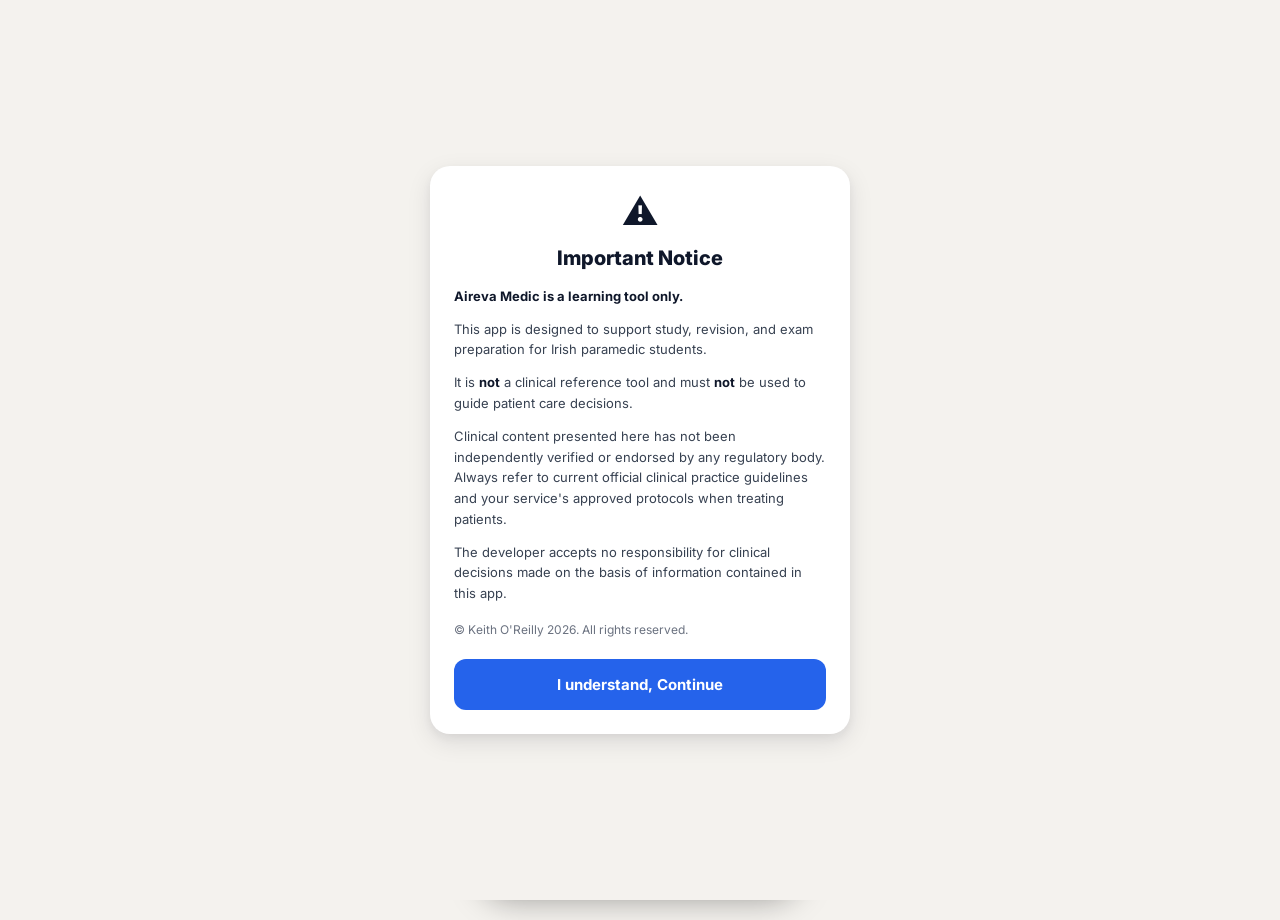
==== index.html @ 12b6ff88 "Add files via upload" ====
<!DOCTYPE html>
<html lang="en" data-theme="light">
<head>
<meta charset="UTF-8"/>
<meta name="viewport" content="width=device-width,initial-scale=1,maximum-scale=1,user-scalable=no,viewport-fit=cover"/>
<meta name="theme-color" content="#0F172A"/>
<meta name="apple-mobile-web-app-capable" content="yes"/>
<meta name="apple-mobile-web-app-status-bar-style" content="black-translucent"/>
<meta name="apple-mobile-web-app-title" content="Aireva Medic"/>
<link rel="manifest" href="manifest.json"/>
<link rel="preconnect" href="https://fonts.googleapis.com"/>
<link rel="preconnect" href="https://fonts.gstatic.com" crossorigin/>
<link rel="stylesheet" href="https://fonts.googleapis.com/css2?family=Inter:wght@400;500;600;700;800&display=swap"/>
<link rel="stylesheet" href="css/style.css"/>
<title>Aireva Medic</title>
</head>
<body>

<div class="modal-overlay modal-solid" id="disclaimerModal">
  <div class="modal-card">
    <div class="modal-icon">⚠️</div>
    <div class="modal-title">Important Notice</div>
    <div class="modal-body">
      <p><strong>Aireva Medic is a learning tool only.</strong></p>
      <p>This app is designed to support study, revision, and exam preparation for Irish paramedic students.</p>
      <p>It is <strong>not</strong> a clinical reference tool and must <strong>not</strong> be used to guide patient care decisions.</p>
      <p>Clinical content presented here has not been independently verified or endorsed by any regulatory body. Always refer to current official clinical practice guidelines and your service's approved protocols when treating patients.</p>
      <p>The developer accepts no responsibility for clinical decisions made on the basis of information contained in this app.</p>
      <p style="font-size:12px;color:var(--text3);margin-top:4px">© Keith O'Reilly 2026. All rights reserved.</p>
    </div>
    <button class="modal-btn" onclick="dismissDisclaimer()">I understand, Continue</button>
  </div>
</div>

<!-- ONBOARDING -->
<div class="onb-overlay" id="onbOverlay">
  <div class="onb-card">
    <button class="onb-skip" id="onbSkip" onclick="skipToHome()">Skip</button>

    <div class="onb-panels" id="onbPanels">
      <!-- Panel 1: Welcome -->
      <div class="onb-panel active" data-panel="0">
        <div class="onb-icon">🚑</div>
        <div class="onb-title">Welcome to Aireva Medic</div>
        <div class="onb-text">Your study companion for Irish paramedic students. Practise OSCE scenarios, test yourself with quizzes, and master the drugs, doses and scopes, all in one place.</div>
      </div>

      <!-- Panel 2: OSCE scenarios -->
      <div class="onb-panel" data-panel="1">
        <div class="onb-icon">🏥</div>
        <div class="onb-title">Practise OSCE scenarios</div>
        <div class="onb-text">Generate a fresh OSCE station any time: a realistic patient with a full clinical picture, different every run. Run it solo or as a group, then reveal the diagnosis and Paramedic-scope management for the debrief.</div>
      </div>

      <!-- Panel 3: Learn smarter -->
      <div class="onb-panel" data-panel="2">
        <div class="onb-icon">🧠</div>
        <div class="onb-title">Built to help you retain</div>
        <div class="onb-text">Test yourself in Quiz mode, and the app makes every session smarter:</div>
        <div class="onb-bullets">
          <div class="onb-bullet onb-bullet-tap" onclick="showOnbTip('spaced')">
            <div class="onb-bullet-row"><span class="onb-bullet-label">🔁 Spaced repetition</span><span class="onb-bullet-hint">Tap to learn more</span></div>
            <span class="onb-bullet-desc">Revisit drugs just before you forget them</span>
            <div class="onb-tip" id="tip-spaced">Every question you answer is remembered. Drugs you already know will appear less often. Drugs you struggle with come back sooner. Over time the app focuses your study where it's needed most.</div>
          </div>
          <div class="onb-bullet onb-bullet-tap" onclick="showOnbTip('adaptive')">
            <div class="onb-bullet-row"><span class="onb-bullet-label">📈 Adaptive difficulty</span><span class="onb-bullet-hint">Tap to learn more</span></div>
            <span class="onb-bullet-desc">Gets harder as your knowledge grows</span>
            <div class="onb-tip" id="tip-adaptive">Early questions focus on indications and dosages. As your mastery grows the questions shift to mechanisms, contraindications and side effects.</div>
          </div>
          <div class="onb-bullet onb-bullet-tap" onclick="showOnbTip('daily')">
            <div class="onb-bullet-row"><span class="onb-bullet-label">📅 Daily Challenge</span><span class="onb-bullet-hint">Tap to learn more</span></div>
            <span class="onb-bullet-desc">Five questions every day to stay sharp</span>
            <div class="onb-tip" id="tip-daily">A short daily quiz that earns you bonus XP. Everyone gets the same questions each day. Complete it to build your streak, miss a day and the streak resets.</div>
          </div>
        </div>
      </div>

      <!-- Panel 4: Track progress -->
      <div class="onb-panel" data-panel="3">
        <div class="onb-icon">📈</div>
        <div class="onb-title">Track your mastery</div>
        <div class="onb-text">Earn XP, build streaks and watch every drug progress from Novice to Mastered. Over 700 questions across drugs and medical terms, all in one place.</div>
      </div>
    </div>

    <div class="onb-dots" id="onbDots">
      <span class="onb-dot active"></span>
      <span class="onb-dot"></span>
      <span class="onb-dot"></span>
      <span class="onb-dot"></span>
    </div>

    <div class="onb-actions">
      <button class="onb-back" id="onbBack" onclick="onbPrev()" style="visibility:hidden">Back</button>
      <button class="onb-next" id="onbNext" onclick="onbNext()">Next</button>
    </div>
    <!-- Final panel only: two choices -->
    <div class="onb-final-actions" id="onbFinalActions" style="display:none">
      <button class="btn-pri" onclick="finishOnboarding()" style="width:100%;margin-bottom:10px">Start First Quiz →</button>
      <button class="btn-sec" onclick="skipToHome()" style="width:100%">I'll explore first</button>
    </div>
  </div>
</div>

<!-- SETTINGS PANEL -->
<div class="settings-overlay" id="settingsPanel">
  <div class="settings-sheet">
    <div class="settings-hdr">
      <div class="settings-title">Settings</div>
      <button class="settings-close" onclick="closeSettings()">✕</button>
    </div>
    <div class="settings-body">
      <div class="settings-section-label">Appearance</div>
      <div class="settings-row" onclick="settingsToggleDark()">
        <div class="settings-row-icon">🌙</div>
        <div class="settings-row-label">Dark Mode</div>
        <div class="settings-toggle" id="darkToggle"></div>
      </div>
      <div class="settings-section-label">Guide</div>
      <div class="settings-row" onclick="replayOnboarding()">
        <div class="settings-row-icon">👋</div>
        <div class="settings-row-label">View Welcome Guide</div>
        <div class="settings-row-arrow">›</div>
      </div>
      <div class="settings-section-label">Support</div>
      <div class="settings-row" onclick="window.location.href='mailto:support@airevalearning.com'">
        <div class="settings-row-icon">✉️</div>
        <div class="settings-row-label">Contact Us</div>
        <div class="settings-row-arrow">›</div>
      </div>
      <div class="settings-row" onclick="window.open('https://airevalearning.com','_blank')">
        <div class="settings-row-icon">🌐</div>
        <div class="settings-row-label">Visit Website</div>
        <div class="settings-row-arrow">›</div>
      </div>
      <div class="settings-section-label">Legal</div>
      <div class="settings-row" onclick="openLegal('terms')">
        <div class="settings-row-icon">📄</div>
        <div class="settings-row-label">Terms of Service</div>
        <div class="settings-row-arrow">›</div>
      </div>
      <div class="settings-row" onclick="openLegal('privacy')">
        <div class="settings-row-icon">🔒</div>
        <div class="settings-row-label">Privacy Policy</div>
        <div class="settings-row-arrow">›</div>
      </div>
      <div class="settings-row" onclick="openLegal('disclaimer')">
        <div class="settings-row-icon">⚠️</div>
        <div class="settings-row-label">Medical Disclaimer</div>
        <div class="settings-row-arrow">›</div>
      </div>
      <div class="settings-section-label">About</div>
      <div class="settings-row" onclick="openLegal('patches')">
        <div class="settings-row-icon">📋</div>
        <div class="settings-row-label">Patch Notes</div>
        <div class="settings-row-arrow">›</div>
      </div>
      <div class="settings-row-info">
        <div class="settings-row-icon">ℹ️</div>
        <div class="settings-row-label">Version</div>
        <div class="settings-row-value">v1.0.0</div>
      </div>
      <div class="settings-row-info" onclick="copyrightEasterEgg()" style="cursor:pointer">
        <div class="settings-row-icon">©️</div>
        <div class="settings-row-label">Copyright</div>
        <div class="settings-row-value">Keith O'Reilly 2026</div>
      </div>
      <div class="settings-section-label">Data</div>
      <div class="settings-row settings-row-danger" onclick="closeSettings();confirmReset()">
        <div class="settings-row-icon">🗑️</div>
        <div class="settings-row-label">Delete All Progress</div>
        <div class="settings-row-arrow">›</div>
      </div>
    </div>
  </div>
</div>

<!-- LEGAL MODAL -->
<div class="legal-overlay" id="legalModal">
  <div class="legal-sheet">
    <div class="legal-status-spacer"></div>
    <div class="legal-hdr">
      <button class="legal-back" onclick="closeLegal()">
        <svg width="16" height="16" viewBox="0 0 24 24" fill="none" stroke="currentColor" stroke-width="2.5"><path d="M19 12H5M12 19l-7-7 7-7"/></svg> Back
      </button>
      <div class="legal-title" id="legalTitle">—</div>
    </div>
    <div class="legal-body" id="legalBody"></div>
  </div>
</div>

<div class="offline-bar" id="offlineBar">⚠️ No internet, running offline</div>

<div class="status-bar-spacer"></div>
<header class="hdr">
  <div class="hdr-brand" onclick="goHome()">
    <div class="hdr-title">Aireva Medic</div>
    <div class="hdr-level" id="levelLabel">Rookie</div>
  </div>
  <div class="hdr-right">
    <div class="hdr-btn streak" onclick="goProgress()"><span id="streakVal">0</span> day streak</div>
    <div class="hdr-btn" onclick="goProgress()">⚡<span id="xpVal">0</span></div>
    <button class="settings-btn" onclick="openSettings()" aria-label="Settings">⚙️</button>
  </div>
</header>

<!-- HOME -->
<div class="page active" id="page-home">
  <div class="home-greeting" id="homeGreeting">Good morning</div>
  <div class="home-sub">Ready to study?</div>

  <!-- Global search on home -->
  <div class="gsearch-wrap">
    <svg class="si" width="17" height="17" viewBox="0 0 24 24" fill="none" stroke="currentColor" stroke-width="2"><circle cx="11" cy="11" r="8"/><path d="M21 21l-4.35-4.35"/></svg>
    <input type="search" id="homeSearchInput" placeholder="Search drugs, terms, hospitals…" autocomplete="off" spellcheck="false" oninput="handleGlobalSearch(this.value,'homeSearchClear','homeSearchResults')"/>
    <button class="search-clear" id="homeSearchClear" onclick="clearHomeSearch()" style="display:none">✕</button>
  </div>
  <div class="gsearch-results" id="homeSearchResults"></div>

  <!-- Daily Challenge — HERO element, shown first -->
  <div class="home-section-label">Daily Challenge</div>
  <div id="homeDailyCard"></div>

  <!-- Level card -->
  <div class="home-level-card" id="homeLevelCard" onclick="goProgress()">
    <div class="hlc-left">
      <div class="hlc-label">Current Level</div>
      <div class="hlc-name" id="hlcName">Rookie</div>
      <div class="hlc-bar-wrap"><div class="hlc-bar" id="hlcBar" style="width:0%"></div></div>
      <div class="hlc-next" id="hlcNext">100 XP to next level</div>
    </div>
    <div class="hlc-right">
      <div class="hlc-xp" id="hlcXP">0</div>
      <div class="hlc-xp-label">XP</div>
    </div>
  </div>

  <!-- Streak + freeze row -->
  <div class="home-streak-row">
    <span style="font-size:18px">🔥</span>
    <div class="hsr-streak" id="homeStreakNum">0 day streak</div>
    <div class="hsr-freezes" id="homeFreezes"></div>
  </div>

  <!-- Drug of the Day -->
  <div class="home-section-label">Drug of the Day</div>
  <div class="dotd-card" onclick="openDotd()">
    <div class="dotd-top">
      <div class="dotd-name" id="dotdName">—</div>
      <div class="dotd-seen" id="dotdSeen"></div>
    </div>
    <div class="dotd-class" id="dotdClass">—</div>
    <div class="dotd-fact" id="dotdFact">—</div>
    <div class="dotd-tap">Tap to open →</div>
  </div>

  <div class="home-disclaimer-link" onclick="document.getElementById('disclaimerModal').style.display='flex'">⚠️ Disclaimer: learning tool only</div>
</div>

<!-- REFERENCE -->
<div class="page" id="page-ref">
  <!-- Section chips: Drugs / Paed / PCR / PCI -->
  <div class="section-chips">
    <button class="schip on" data-refsec="paed" onclick="selRefSection('paed',this)">Paed Calculator</button>
    <button class="schip" data-refsec="meds" onclick="selRefSection('meds',this)">Common Medications</button>
    <button class="schip" data-refsec="pcr" onclick="selRefSection('pcr',this)">PCR Codes</button>
    <button class="schip" data-refsec="pci" onclick="selRefSection('pci',this)">PCI Line</button>
  </div>

  <!-- Medications search bar (only visible in meds section) -->
  <div class="gsearch-wrap" id="medrefSearchWrap" style="display:none">
    <svg class="si" width="17" height="17" viewBox="0 0 24 24" fill="none" stroke="currentColor" stroke-width="2"><circle cx="11" cy="11" r="8"/><path d="M21 21l-4.35-4.35"/></svg>
    <input type="search" id="medrefSearch" placeholder="Search by generic or brand name…" autocomplete="off" spellcheck="false" oninput="handleMedrefSearch(this.value)"/>
    <button class="search-clear" id="medrefClear" onclick="clearMedrefSearch()" style="display:none">✕</button>
  </div>

  <!-- Paed / Meds / PCR / PCI sections render here -->
  <div id="refContent"></div>
</div>

<!-- QUIZ -->
<div class="page" id="page-quiz">
  <!-- Quiz tab content (home screen) -->
  <div id="quizTabContent"></div>

  <!-- Active quiz wrapper -->
  <div id="quizActiveWrap" style="display:none">
    <!-- Streak burst -->
    <div class="streak-burst" id="streakBurst"></div>

    <!-- Flashcard mode -->
    <div id="fcMode" style="display:none">
      <div class="quiz-header-row">
        <div class="qbar"><div class="qbar-fill" id="fcProg" style="width:0%"></div></div>
        <button class="qreset-btn" onclick="confirmResetQuiz()">End Quiz</button>
      </div>
      <div class="qctr" id="fcCtr">1 / 10</div>
      <div class="fc-center">
        <div class="fc-wrap" onclick="flipCard()">
          <div class="fc" id="fc">
            <div class="fc-face fc-front">
              <div class="fc-prompt" id="fcPrompt">—</div>
              <div class="fc-q" id="fcQ">Loading…</div>
              <div class="fc-hint">Tap to reveal</div>
            </div>
            <div class="fc-face fc-back">
              <div class="fc-back-lbl" id="fcAnsLbl">Answer</div>
              <div class="fc-ans" id="fcAns">—</div>
            </div>
          </div>
        </div>
        <div class="fc-actions" id="fcActions" style="display:none">
          <button class="btn-wrong" onclick="markCard(false)">✗ Missed it</button>
          <button class="btn-correct" onclick="markCard(true)">✓ Got it</button>
        </div>
        <button class="btn-skip" onclick="skipCard()">Skip →</button>
      </div>
    </div>

    <!-- Multiple choice mode -->
    <div id="mcMode" style="display:none">
      <div class="quiz-header-row">
        <div class="qbar"><div class="qbar-fill" id="mcProg" style="width:0%"></div></div>
        <button class="qreset-btn" onclick="confirmResetQuiz()">End Quiz</button>
      </div>
      <div class="qctr" id="mcCtr">1 / 10</div>
      <!-- Timer -->
      <div class="timer-wrap" id="timerWrap">
        <div class="timer-ring-wrap">
          <svg width="44" height="44" viewBox="0 0 44 44">
            <circle class="timer-ring-bg" cx="22" cy="22" r="18"/>
            <circle class="timer-ring-fill" id="timerRing" cx="22" cy="22" r="18" stroke="#2563EB"/>
          </svg>
          <div class="timer-num" id="timerDisplay">30</div>
        </div>
        <div class="timer-label">seconds left</div>
      </div>
      <div class="mc-qcard"><div class="mc-prompt" id="mcPrompt">—</div><div class="mc-q" id="mcQ">Loading…</div></div>
      <div class="mc-opts" id="mcOpts"></div>
      <button class="mc-next" id="mcNext" onclick="nextMC()">Next Question →</button>
    </div>

    <!-- Results -->
    <div class="qres" id="qResults">
      <div class="res-ring" id="resRing">🎉</div>
      <div class="res-title" id="resTitle">Quiz Complete!</div>
      <div class="res-sub" id="resSub">Here's how you did</div>
      <div class="res-stats">
        <div class="res-stat"><div class="res-num" id="resCorrect">0</div><div class="res-lbl">Correct</div></div>
        <div class="res-stat"><div class="res-num" id="resTotal">0</div><div class="res-lbl">Questions</div></div>
        <div class="res-stat"><div class="res-num" id="resPct">0%</div><div class="res-lbl">Score</div></div>
      </div>
      <button class="xp-earned-btn" id="xpEarnedBtn" onclick="goProgress()">⚡ +0 XP, tap to see progress</button>
      <div class="res-cap-msg" id="resCapMsg" style="display:none">🃏 Daily flashcard XP cap reached (100 XP): switch to a quiz to keep earning XP today.</div>
      <div id="wrongBreakdown" style="display:none;margin-bottom:16px;text-align:left"></div>
      <div id="resIntroBtn" style="display:none">
        <button class="btn-pri" onclick="showPage('quiz',document.getElementById('btn-quiz'));scrollTop()" style="margin-bottom:10px">Start Studying →</button>
      </div>
      <div id="resNormalBtns">
        <button class="btn-pri" onclick="newQuiz()" style="margin-bottom:10px">New Quiz</button>
        <button class="btn-sec" onclick="resetQuiz()">Choose Mode</button>
      </div>
    </div>
  </div>
</div>

<!-- STUDY -->
<div class="page" id="page-learn">
  <!-- Section chips: Drugs / Medical Terms / Question Bank -->
  <div class="section-chips">
    <button class="schip on" data-ssec="drugs" onclick="selStudy('drugs',this)">Drugs</button>
    <button class="schip" data-ssec="terms" onclick="selStudy('terms',this)">Medical Terms</button>
    <button class="schip" data-ssec="questions" onclick="selStudy('questions',this)">Question Bank</button>
  </div>

  <!-- Drugs section -->
  <div id="studyDrugs">
    <div class="gsearch-wrap">
      <svg class="si" width="17" height="17" viewBox="0 0 24 24" fill="none" stroke="currentColor" stroke-width="2"><circle cx="11" cy="11" r="8"/><path d="M21 21l-4.35-4.35"/></svg>
      <input type="search" id="searchInput" placeholder="Search drugs…" autocomplete="off" spellcheck="false" oninput="handleRefSearch(this.value)"/>
      <button class="search-clear" id="searchClear" onclick="clearSearch()" style="display:none">✕</button>
    </div>
    <div class="chips">
      <button class="chip chip-all on" data-scope="all">All</button>
      <button class="chip chip-emt" data-scope="EMT">EMT</button>
      <button class="chip chip-p" data-scope="P">Paramedic</button>
      <button class="chip chip-ap" data-scope="AP">Adv. Paramedic</button>
    </div>
    <div class="sec-lbl" id="listLabel">All Medications (46)</div>
    <div class="drug-list" id="drugList"></div>
  </div>

  <!-- Search bar (terms only) -->
  <div class="gsearch-wrap" id="studySearchWrap" style="display:none">
    <svg class="si" width="17" height="17" viewBox="0 0 24 24" fill="none" stroke="currentColor" stroke-width="2"><circle cx="11" cy="11" r="8"/><path d="M21 21l-4.35-4.35"/></svg>
    <input type="search" id="learnSearch" placeholder="Search terms…" autocomplete="off" spellcheck="false" oninput="handleStudySearch(this.value)"/>
    <button class="search-clear" id="learnClear" onclick="clearStudySearch()" style="display:none">✕</button>
  </div>
  <div id="learnContent" style="display:none"></div>
</div>

<!-- PROGRESS -->
<div class="page" id="page-stats">
  <div class="pg-title">Progress</div>
  <div class="pg-sub" style="margin-bottom:16px">Your learning journey</div>
  <div class="level-card" id="levelCard">
    <div class="lc-label">Current Level</div>
    <div class="lc-name" id="lcName">Rookie</div>
    <div class="lc-bar-wrap"><div class="lc-bar" id="lcBar" style="width:0%"></div></div>
    <div class="lc-next" id="lcNext">100 XP to next level</div>
  </div>
  <div class="stats-grid">
    <div class="stat-card"><div class="stat-num" id="stXP">0</div><div class="stat-lbl">Total XP</div></div>
    <div class="stat-card"><div class="stat-num" id="stStreak">0</div><div class="stat-lbl">Day Streak</div></div>
    <div class="stat-card"><div class="stat-num" id="stQuestions">0</div><div class="stat-lbl">Questions Answered</div></div>
    <div class="stat-card"><div class="stat-num" id="stQuizzes">0</div><div class="stat-lbl">Quizzes Done</div></div>
    <div class="stat-card"><div class="stat-num" id="stAccuracy">—</div><div class="stat-lbl">Accuracy</div></div>
  </div>
  <div class="study-time-card">
    <div class="stc-icon">⏱</div>
    <div class="stc-right">
      <div class="stc-time" id="studyTime">0m</div>
      <div class="stc-label">Estimated study time</div>
    </div>
  </div>
  <!-- Activity Chart -->
  <div class="chart-card">
    <div class="mc-title">Activity: Last 7 Days</div>
    <div class="chart-tabs">
      <button class="chart-tab on" onclick="setChartMetric('questions',this)">Questions</button>
      <button class="chart-tab" onclick="setChartMetric('accuracy',this)">Accuracy %</button>
      <button class="chart-tab" onclick="setChartMetric('quizzes',this)">Quizzes</button>
      <button class="chart-tab" onclick="setChartMetric('xp',this)">XP Earned</button>
    </div>
    <div class="chart-wrap">
      <div class="chart-yaxis" id="chartYAxis">
        <div class="chart-ylabel">—</div>
        <div class="chart-ylabel">—</div>
        <div class="chart-ylabel">0</div>
      </div>
      <div class="chart-area" id="chartArea"></div>
    </div>
    <div class="chart-note" id="chartNote">Data will appear here as you study</div>
  </div>
  <div class="tally-card">
    <div class="mc-title">Quiz Tally</div>
    <div class="tally-grid">
      <div class="tally-item tally-correct"><div class="tally-num" id="tCorrect">0</div><div class="tally-lbl">Correct</div></div>
      <div class="tally-item"><div class="tally-num" id="tWrong" style="color:var(--red)">0</div><div class="tally-lbl">Incorrect</div></div>
    </div>
  </div>
  <div class="mastery-card">
    <div class="mc-title">Drug Mastery</div>
    <div class="donut-wrap">
      <svg class="donut-svg" width="90" height="90" viewBox="0 0 90 90">
        <circle cx="45" cy="45" r="35" fill="none" stroke="var(--surf2)" stroke-width="14"/>
        <circle id="dMastered" cx="45" cy="45" r="35" fill="none" stroke="#047857" stroke-width="14" stroke-dasharray="0 220" stroke-dashoffset="55" transform="rotate(-90 45 45)" style="transition:stroke-dasharray .7s ease"/>
        <circle id="dProficient" cx="45" cy="45" r="35" fill="none" stroke="#059669" stroke-width="14" stroke-dasharray="0 220" stroke-dashoffset="55" transform="rotate(-90 45 45)" style="transition:stroke-dasharray .7s ease"/>
        <circle id="dLearning" cx="45" cy="45" r="35" fill="none" stroke="#0E7490" stroke-width="14" stroke-dasharray="0 220" stroke-dashoffset="55" transform="rotate(-90 45 45)" style="transition:stroke-dasharray .7s ease"/>
        <circle id="dNovice" cx="45" cy="45" r="35" fill="none" stroke="#D97706" stroke-width="14" stroke-dasharray="0 220" stroke-dashoffset="55" transform="rotate(-90 45 45)" style="transition:stroke-dasharray .7s ease"/>
      </svg>
      <div class="donut-legend">
        <div class="dl-row"><div class="dl-dot" style="background:#047857"></div><div class="dl-label">★ Mastered</div><div class="dl-count" id="dlMastered">0</div></div>
        <div class="dl-row"><div class="dl-dot" style="background:#059669"></div><div class="dl-label">✦ Proficient</div><div class="dl-count" id="dlProficient">0</div></div>
        <div class="dl-row"><div class="dl-dot" style="background:#0E7490"></div><div class="dl-label">~ Learning</div><div class="dl-count" id="dlLearning">0</div></div>
        <div class="dl-row"><div class="dl-dot" style="background:#D97706"></div><div class="dl-label">◎ Novice</div><div class="dl-count" id="dlNovice">0</div></div>
        <div class="dl-row"><div class="dl-dot" style="background:var(--sl-300)"></div><div class="dl-label">· Unseen</div><div class="dl-count" id="dlUnseen">46</div></div>
      </div>
    </div>
    <div style="font-size:12px;color:var(--text3);text-align:center;margin-top:4px">Answer 10 questions correctly per drug to master it</div>
  </div>
  <!-- Badges -->
  <div class="badges-card">
    <div class="mc-title">Achievements</div>
    <div class="badges-grid" id="badgesGrid"></div>
  </div>
  <button class="reset-btn" onclick="confirmReset()">Reset All Progress</button>
</div>

<!-- DETAIL OVERLAY -->
<div class="overlay" id="detOverlay">
  <div class="det-status-spacer"></div>
  <!-- Slim bar: always pinned. Back button + condensed name (name fades in on scroll) -->
  <div class="det-bar" id="detBar">
    <div class="det-back" onclick="closeDet()"><svg width="16" height="16" viewBox="0 0 24 24" fill="none" stroke="currentColor" stroke-width="2.5"><path d="M19 12H5M12 19l-7-7 7-7"/></svg>Back</div>
    <div class="det-bar-name" id="detBarName">—</div>
  </div>
  <!-- Full hero: large name, classification, scope badges. Scrolls away normally. -->
  <div class="det-hero" id="detHero">
    <div class="det-name" id="detName">—</div>
    <div class="det-class" id="detClass">—</div>
    <div class="det-badges" id="detBadges"></div>
  </div>
  <div class="det-body" id="detBody"></div>
</div>

<!-- NAV -->
<nav class="bnav">
  <button class="nb active" id="btn-home" onclick="showPage('home',this);scrollTop()">
    <svg viewBox="0 0 24 24" fill="none" stroke="currentColor" stroke-width="1.8" stroke-linecap="round" stroke-linejoin="round"><path d="M4 11L12 3.5l8 7.5V20a1 1 0 0 1-1 1H5a1 1 0 0 1-1-1V11z"/><path d="M2.5 11.7L12 3l9.5 8.7"/><path d="M9 21v-6.5a0.5 0.5 0 0 1 0.5-0.5h5a0.5 0.5 0 0 1 0.5 0.5V21"/></svg>
    Home
  </button>
  <button class="nb" id="btn-ref" onclick="showPage('ref',this);scrollTop()">
    <svg viewBox="0 0 24 24" fill="none" stroke="currentColor" stroke-width="1.8" stroke-linecap="round" stroke-linejoin="round"><path d="M9 4H6a2 2 0 0 0-2 2v13a2 2 0 0 0 2 2h12a2 2 0 0 0 2-2V6a2 2 0 0 0-2-2h-3"/><rect x="9" y="3" width="6" height="3" rx="1"/><line x1="8" y1="11" x2="16" y2="11"/><line x1="8" y1="14.5" x2="16" y2="14.5"/><line x1="8" y1="18" x2="13" y2="18"/></svg>
    Reference
  </button>
  <button class="nb nb-quiz" id="btn-quiz" onclick="showPage('quiz',this);scrollTop()">
    <svg viewBox="0 0 24 24" fill="none" stroke="currentColor" stroke-width="2" stroke-linecap="round" stroke-linejoin="round"><circle cx="12" cy="12" r="9"/><circle cx="12" cy="12" r="5"/><circle cx="12" cy="12" r="1.2" fill="currentColor" stroke="none"/></svg>
    Practice
  </button>
  <button class="nb" id="btn-learn" onclick="showPage('learn',this);scrollTop()">
    <svg viewBox="0 0 24 24" fill="none" stroke="currentColor" stroke-width="1.8" stroke-linecap="round" stroke-linejoin="round"><path d="M2.5 5.5C5.2 5 8 5.5 11 7.4V20C8.2 18.4 5.2 18 2.5 18.5V5.5z"/><path d="M21.5 5.5C18.8 5 16 5.5 13 7.4V20C15.8 18.4 18.8 18 21.5 18.5V5.5z"/><path d="M12 7.8v12" stroke-width="1.3" opacity="0.6"/></svg>
    Study
  </button>
  <button class="nb" id="btn-stats" onclick="showPage('stats',this);scrollTop()">
    <svg viewBox="0 0 24 24" fill="none" stroke="currentColor"><line x1="18" y1="20" x2="18" y2="10"/><line x1="12" y1="20" x2="12" y2="4"/><line x1="6" y1="20" x2="6" y2="14"/></svg>
    Progress
  </button>
</nav>

<!-- LEVEL UP CELEBRATION -->
<div class="lu-overlay" id="levelUpOverlay">
  <div class="lu-confetti" id="luConfetti"></div>
  <div class="lu-card" id="luCard">
    <div class="lu-badge">⭐</div>
    <div class="lu-label">Level Up!</div>
    <div class="lu-level" id="luLevelName">Student</div>
    <div class="lu-sub">You've reached a new level</div>
    <button class="lu-btn" onclick="closeLevelUp()">Continue</button>
  </div>
</div>

<!-- STREAK FREEZE ANNOUNCEMENT (calm, no confetti) -->
<div class="fz-overlay" id="freezeOverlay">
  <div class="fz-card">
    <div class="fz-flake">❄️</div>
    <div class="fz-label">Streak Frozen</div>
    <div class="fz-streak-num"><span id="fzStreak">0</span><span class="fz-streak-day">day streak</span></div>
    <div class="fz-sub" id="fzSub">A streak freeze protected your streak.</div>
    <button class="fz-btn" onclick="closeFreezeModal()">Continue</button>
  </div>
</div>

<!-- CUSTOM CONFIRM MODAL -->
<div class="confirm-overlay" id="confirmModal" style="display:none">
  <div class="confirm-card">
    <div class="confirm-title" id="confirmTitle">Are you sure?</div>
    <div class="confirm-msg" id="confirmMsg"></div>
    <div class="confirm-btns">
      <button class="confirm-cancel" id="confirmCancel">Cancel</button>
      <button class="confirm-ok" id="confirmOK">Confirm</button>
    </div>
  </div>
</div>

<div class="toast" id="toast">+10 XP</div>

<!-- Copyright easter egg confetti layer -->
<div class="egg-confetti" id="eggConfetti" aria-hidden="true"></div>

<!-- Achievement unlock banner — drops down from top -->
<div class="ach-banner" id="achBanner">
  <div class="ach-banner-inner">
    <div class="ach-banner-icon" id="achIcon">🏅</div>
    <div class="ach-banner-text">
      <div class="ach-banner-label">Achievement Unlocked</div>
      <div class="ach-banner-name" id="achName">First Steps</div>
      <div class="ach-banner-desc" id="achDesc">Complete your first quiz</div>
    </div>
  </div>
</div>

<script src="js/data/medications.js"></script>
<script src="js/data/hospitals.js"></script>
<script src="js/data/terms.js"></script>
<script src="js/data/medref.js"></script>
<script src="js/data/scenarios.js"></script>
<script src="js/app.js"></script>
<script src="js/home.js"></script>
<script src="js/reference.js"></script>
<script src="js/medref.js"></script>
<script src="js/detail.js"></script>
<script src="js/quiz.js"></script>
<script src="js/scenario.js"></script>
<script src="js/study.js"></script>
<script src="js/settings.js"></script>
<script>
// Init render after all scripts loaded
renderHome();
renderDrugList();
renderStudy();
renderQuizTab();

// Reference tab — default to paed calculator
(function(){
  const contentEl=document.getElementById('refContent');
  if(contentEl)contentEl.innerHTML=renderPaed();
})();
updateDarkToggle();

// Pinned-bar condense effect on the drug detail overlay
(function(){
  const overlay=document.getElementById('detOverlay');
  if(overlay)overlay.addEventListener('scroll',onDetScroll,{passive:true});
})();
</script>
</body>
</html>
---- css/style.css ----
/* ═══════════════════════════════════════════════════════════════════════
   TÚS MEDIC — Design System v0.9.0
   Universal design language — consistent tokens throughout
   ═══════════════════════════════════════════════════════════════════════ */

/* ── DESIGN TOKENS ───────────────────────────────────────────────────── */
:root {
  /* COLOURS — Primary palette */
  --primary:       #2563EB;   /* cobalt blue — buttons, active states, links */
  --primary-dark:  #1D4ED8;   /* pressed state */
  --primary-light: #EFF6FF;   /* tinted background */
  --primary-mid:   #DBEAFE;   /* border/subtle */

  --success:       #00875A;   /* deep green — correct, mastered, positive */
  --success-dark:  #006644;
  --success-light: #E3F9F0;
  --success-mid:   #B3E8D5;

  --error:         #DC2626;   /* red — wrong, contraindications */
  --error-light:   #FEE2E2;
  --error-mid:     #FCA5A5;

  --warning:       #D97706;   /* amber — AP scope, caution */
  --warning-light: #FEF3C7;

  /* COLOURS — Scope */
  --emt:   #059669;   /* EMT green */
  --par:   #2563EB;   /* Paramedic cobalt — same as primary */
  --ap:    #D97706;   /* Advanced Paramedic amber */

  /* COLOURS — Surfaces (light mode) */
  --bg:      #F4F2EE;   /* warm off-white background */
  --surf:    #FFFFFF;   /* card surface */
  --surf2:   #F0EDE8;   /* subtle surface, inputs */
  --border:  #D8D4CE;   /* card border */
  --divider: #E8E4DF;   /* internal dividers */

  /* COLOURS — Text (light mode) */
  --text:    #0F172A;   /* primary text */
  --text2:   #374151;   /* secondary text */
  --text3:   #6B7280;   /* tertiary / placeholder */
  --text4:   #9CA3AF;   /* disabled */

  /* COLOURS — Header */
  --hdr-bg:  #0F172A;

  /* COLOURS — Mastery tiers (darker = higher mastery) */
  --mastery-unseen:     #CBD5E1;
  --mastery-novice:     #38BDF8;
  --mastery-learning:   #2563EB;
  --mastery-proficient: #7C3AED;
  --mastery-mastered:   #00875A;

  /* TYPOGRAPHY */
  --font:        'Inter', -apple-system, BlinkMacSystemFont, 'Segoe UI', system-ui, sans-serif;
  --text-xs:     11px;
  --text-sm:     13px;
  --text-base:   15px;
  --text-lg:     17px;
  --text-xl:     20px;
  --text-2xl:    24px;
  --text-3xl:    28px;

  /* BORDER RADIUS */
  --r4:    4px;
  --r8:    8px;
  --r12:   12px;
  --r16:   16px;
  --r20:   20px;
  --r-pill:9999px;

  /* SPACING — 4pt grid */
  --sp1:   4px;
  --sp2:   8px;
  --sp3:   12px;
  --sp4:   16px;
  --sp5:   20px;
  --sp6:   24px;

  /* ANIMATION */
  --ease:         cubic-bezier(.25,.46,.45,.94);
  --ease-spring:  cubic-bezier(.34,1.56,.64,1);
  --dur-fast:     150ms;
  --dur-normal:   280ms;
  --dur-slow:     400ms;

  /* LAYOUT */
  --nav-h:   62px;
  --hdr-h:   56px;
  --safe:    env(safe-area-inset-bottom, 0px);

  /* SHADOWS */
  --shadow:    0 1px 3px rgba(15,23,42,.06), 0 2px 6px rgba(15,23,42,.04);
  --shadow-md: 0 4px 12px rgba(15,23,42,.08), 0 2px 4px rgba(15,23,42,.04);
  --shadow-lg: 0 8px 24px rgba(15,23,42,.10), 0 4px 8px rgba(15,23,42,.05);
}

/* ── DARK MODE ───────────────────────────────────────────────────────── */
[data-theme="dark"] {
  --bg:      #0F172A;
  --surf:    #1E293B;
  --surf2:   #334155;
  --border:  #334155;
  --divider: #293548;
  --text:    #F1F5F9;
  --text2:   #CBD5E1;
  --text3:   #64748B;
  --text4:   #475569;
  --hdr-bg:  #0A1221;
  --shadow:    0 2px 8px rgba(0,0,0,.3);
  --shadow-md: 0 4px 16px rgba(0,0,0,.35);
  --shadow-lg: 0 8px 32px rgba(0,0,0,.4);
  --primary-light: rgba(37,99,235,.12);
  --primary-mid:   rgba(37,99,235,.25);
  --success-light: rgba(0,135,90,.12);
  --success-mid:   rgba(0,135,90,.25);
  --error-light:   rgba(220,38,38,.15);
  --warning-light: rgba(217,119,6,.15);
}

/* ── RESET ───────────────────────────────────────────────────────────── */
*, *::before, *::after { box-sizing: border-box; margin: 0; padding: 0; }

html {
  font-family: 'Inter', -apple-system, BlinkMacSystemFont, 'Segoe UI', system-ui, sans-serif;
  font-size: 16px;
  -webkit-font-smoothing: antialiased;
  -moz-osx-font-smoothing: grayscale;
}
body {
  min-height: 100dvh;
  overflow-x: hidden;
  padding-bottom: calc(82px + var(--safe));
  color: var(--text);
  background: var(--bg);
  transition: background var(--dur-normal) ease, color var(--dur-normal) ease;
}
button { font-family: 'Inter', -apple-system, BlinkMacSystemFont, 'Segoe UI', system-ui, sans-serif; cursor: pointer; border: none; background: none; color: inherit; }
input, textarea, select { font-family: 'Inter', -apple-system, BlinkMacSystemFont, 'Segoe UI', system-ui, sans-serif; color: inherit; }
ul { list-style: none; }

/* ── MODAL ───────────────────────────────────────────────────────────── */
.modal-overlay {
  display: none; position: fixed; inset: 0; z-index: 500;
  background: rgba(0,0,0,.6); align-items: center; justify-content: center; padding: var(--sp4);
}
.modal-overlay.show { display: flex; }
/* Solid backdrop — used for the first-run disclaimer so nothing shows behind it */
.modal-solid { background: var(--bg); }
[data-theme="dark"] .modal-solid { background: var(--bg); }
.modal-card {
  background: var(--surf); border-radius: var(--r20); padding: var(--sp6);
  max-width: 420px; width: 100%;
  box-shadow: var(--shadow-lg); animation: pgIn var(--dur-normal) var(--ease);
}
.modal-icon { font-size: 36px; text-align: center; margin-bottom: var(--sp3); }
.modal-title { font-size: var(--text-xl); font-weight: 800; color: var(--text); text-align: center; margin-bottom: var(--sp4); }
.modal-body { font-size: var(--text-sm); color: var(--text2); line-height: 1.6; display: flex; flex-direction: column; gap: var(--sp3); margin-bottom: var(--sp5); }
.modal-body strong { color: var(--text); }
.modal-btn {
  width: 100%; padding: var(--sp4); background: var(--primary); color: #fff;
  border-radius: var(--r12); font-size: var(--text-base); font-weight: 700;
  cursor: pointer; transition: background var(--dur-fast) var(--ease);
}
.modal-btn:active { background: var(--primary-dark); }

/* ── OFFLINE BAR ─────────────────────────────────────────────────────── */
.offline-bar {
  display: none; position: fixed; top: var(--hdr-h); left: 0; right: 0; z-index: 150;
  background: #92400E; color: #FEF3C7; font-size: var(--text-xs); font-weight: 600;
  text-align: center; padding: var(--sp1) var(--sp2); letter-spacing: .3px;
}
.offline-bar.show { display: block; }

/* ── HEADER ──────────────────────────────────────────────────────────── */
.hdr {
  position: sticky; top: 0; z-index: 100;
  background: var(--hdr-bg); display: flex; align-items: center;
  justify-content: space-between;
  padding: 0 var(--sp4);
  height: var(--hdr-h);
  box-shadow: 0 1px 0 rgba(255,255,255,.06), 0 4px 16px rgba(0,0,0,.2);
}
/* Status bar spacer — sits above the header and absorbs the iOS safe area inset.
   This keeps --hdr-h accurate for all layout calculations below the header. */
.status-bar-spacer {
  position: sticky; top: 0; z-index: 101;
  height: env(safe-area-inset-top, 0px);
  background: var(--hdr-bg);
}
.hdr-brand { display: flex; flex-direction: column; cursor: pointer; -webkit-tap-highlight-color: transparent; }
.hdr-title { font-size: var(--text-lg); font-weight: 800; color: #fff; letter-spacing: -.4px; }
.hdr-level { font-size: 12px; font-weight: 600; letter-spacing: .5px; text-transform: uppercase; margin-top: 2px; }
.hdr-right { display: flex; align-items: center; gap: var(--sp2); }
.hdr-btn {
  display: flex; align-items: center; gap: var(--sp1);
  background: rgba(255,255,255,.08); padding: 5px 10px; border-radius: var(--r-pill);
  font-size: var(--text-xs); font-weight: 700; color: #fff;
  cursor: pointer; -webkit-tap-highlight-color: transparent;
  transition: background var(--dur-fast) var(--ease);
}
.hdr-btn:active { background: rgba(255,255,255,.16); }
.hdr-btn.streak { color: #FCD34D; }
.dark-btn {
  width: 30px; height: 30px; border-radius: var(--r-pill);
  background: rgba(255,255,255,.08); display: flex; align-items: center;
  justify-content: center; font-size: 14px; cursor: pointer;
  -webkit-tap-highlight-color: transparent;
  transition: background var(--dur-fast) var(--ease);
}
.dark-btn:active { background: rgba(255,255,255,.16); }

/* ── BOTTOM NAV — Floating pill ──────────────────────────────────────── */
.bnav {
  position: fixed; bottom: calc(8px + var(--safe)); left: 50%;
  transform: translateX(-50%);
  z-index: 100; width: auto; max-width: 420px; min-width: 320px;
  background: var(--hdr-bg);
  border-radius: var(--r-pill);
  display: flex; align-items: stretch;
  box-shadow: 0 8px 32px rgba(0,0,0,.35), 0 2px 8px rgba(0,0,0,.2);
  padding: 6px;
  gap: 2px;
}
.nb {
  flex: 1; display: flex; flex-direction: column; align-items: center;
  justify-content: center; gap: 4px; color: rgba(255,255,255,.5);
  font-size: 9px; font-weight: 600; letter-spacing: .2px;
  transition: all var(--dur-fast) var(--ease);
  padding: 8px 4px; position: relative; -webkit-tap-highlight-color: transparent;
  border-radius: var(--r-pill);
}
.nb.active {
  color: #fff;
  background: rgba(255,255,255,.14);
}
.nb svg { width: 20px; height: 20px; stroke-width: 1.7; transition: stroke-width var(--dur-fast) var(--ease); }
.nb.active svg { stroke-width: 2.2; }
.nb.active::after { display: none; }

/* Practice tab — amber target icon marks it as the feature to try.
   The label and selection pill behave exactly like the other tabs;
   only the icon stroke is amber, persistent whether or not selected. */
.nb-quiz svg { stroke: #F59E0B; stroke-width: 2; }
.nb-quiz.active svg { stroke: #F59E0B; stroke-width: 2.3; }
.nb-quiz svg circle[fill] { fill: #F59E0B; }

/* ── PAGES ───────────────────────────────────────────────────────────── */
.page {
  display: none; padding: var(--sp4);
  min-height: calc(100dvh - var(--hdr-h) - var(--nav-h));
  animation: pgIn var(--dur-normal) var(--ease) both;
}
.page.active { display: block; }
@keyframes pgIn {
  from { opacity: 0; transform: translateY(10px); }
  to   { opacity: 1; transform: translateY(0); }
}
@keyframes slideUp {
  from { transform: translateY(40px); opacity: 0; }
  to   { transform: translateY(0); opacity: 1; }
}
@keyframes slideRight {
  from { transform: translateX(100%); }
  to   { transform: translateX(0); }
}

/* ── HOME ────────────────────────────────────────────────────────────── */
.home-greeting { font-size: var(--text-2xl); font-weight: 800; color: var(--text); letter-spacing: -.5px; margin-bottom: 2px; }
.home-sub { font-size: var(--text-sm); color: var(--text3); margin-bottom: var(--sp4); }
.home-level-card {
  border-radius: var(--r16); padding: var(--sp4); margin-bottom: var(--sp3);
  display: flex; align-items: center; gap: var(--sp4); color: #fff;
  cursor: pointer; -webkit-tap-highlight-color: transparent;
  transition: opacity var(--dur-fast) var(--ease);
  box-shadow: var(--shadow-md);
  border: 1px solid rgba(255,255,255,.12);
}
[data-theme="dark"] .home-level-card { border-color: rgba(255,255,255,.18); box-shadow: 0 4px 20px rgba(0,0,0,.5); }
.home-level-card:active { opacity: .9; }
.hlc-left { flex: 1; }
.hlc-label { font-size: var(--text-xs); font-weight: 700; text-transform: uppercase; letter-spacing: .8px; opacity: .65; margin-bottom: var(--sp1); }
.hlc-name { font-size: var(--text-lg); font-weight: 800; margin-bottom: var(--sp2); }
.hlc-bar-wrap { background: rgba(255,255,255,.2); border-radius: var(--r4); height: 4px; overflow: hidden; margin-bottom: var(--sp1); }
.hlc-bar { height: 100%; border-radius: var(--r4); background: rgba(255,255,255,.85); transition: width var(--dur-slow) var(--ease); }
.hlc-next { font-size: var(--text-xs); opacity: .6; }
.hlc-right { text-align: center; flex-shrink: 0; }
.hlc-xp { font-size: 30px; font-weight: 800; line-height: 1; }
.hlc-xp-label { font-size: var(--text-xs); font-weight: 700; text-transform: uppercase; letter-spacing: .5px; opacity: .65; }
.home-streak-row {
  display: flex; align-items: center; gap: var(--sp2);
  background: var(--surf); border: 1px solid var(--border);
  border-radius: var(--r12); padding: var(--sp3) var(--sp4);
  margin-bottom: var(--sp4); box-shadow: var(--shadow);
}
.hsr-streak { font-size: var(--text-base); font-weight: 700; color: var(--text); flex: 1; }
.hsr-freezes { display: flex; gap: var(--sp1); }
.freeze-token { font-size: 16px; cursor: pointer; transition: opacity var(--dur-fast); }
.freeze-token.used { opacity: .2; filter: grayscale(1); }
.home-section-label {
  font-size: var(--text-xs); font-weight: 700; text-transform: uppercase;
  letter-spacing: .9px; color: var(--text3); margin-bottom: var(--sp2); padding-left: 2px;
}
.dotd-card {
  background: var(--surf); border: 1px solid var(--border); border-radius: var(--r12);
  padding: var(--sp4); margin-bottom: var(--sp4); cursor: pointer;
  transition: box-shadow var(--dur-fast) var(--ease), transform var(--dur-fast) var(--ease);
  -webkit-tap-highlight-color: transparent; box-shadow: var(--shadow);
}
.dotd-card:active { transform: scale(.98); }
.dotd-top { display: flex; align-items: flex-start; justify-content: space-between; margin-bottom: 2px; }
.dotd-name { font-size: var(--text-lg); font-weight: 700; color: var(--text); }
.dotd-seen { font-size: 16px; color: var(--success); }
.dotd-class { font-size: var(--text-xs); color: var(--text3); margin-bottom: var(--sp2); font-weight: 500; }
.dotd-fact {
  font-size: var(--text-sm); color: var(--text2); line-height: 1.55;
  margin-bottom: var(--sp3); padding: var(--sp3);
  background: var(--success-light); border-radius: var(--r8);
  border-left: 3px solid var(--success);
}
[data-theme="dark"] .dotd-fact { background: rgba(0,135,90,.1); }
.dotd-tap { font-size: var(--text-xs); color: var(--primary); font-weight: 600; }
.home-stats-grid { display: grid; grid-template-columns: repeat(4,1fr); gap: var(--sp2); margin-bottom: var(--sp4); }
.home-stat {
  background: var(--surf); border: 1px solid var(--border); border-radius: var(--r12);
  padding: var(--sp3) var(--sp1); text-align: center; cursor: pointer;
  transition: background var(--dur-fast) var(--ease), transform var(--dur-fast) var(--ease);
  -webkit-tap-highlight-color: transparent; box-shadow: var(--shadow);
}
.home-stat:active { background: var(--surf2); transform: scale(.96); }
.hs-num { font-size: var(--text-xl); font-weight: 800; color: var(--primary); }
.hs-lbl { font-size: 9px; color: var(--text3); margin-top: 2px; font-weight: 600; text-transform: uppercase; letter-spacing: .3px; }
.home-disclaimer-link {
  text-align: center; font-size: var(--text-xs); color: var(--text4);
  cursor: pointer; padding: var(--sp2); -webkit-tap-highlight-color: transparent; margin-top: var(--sp1);
}

/* ── SEARCH ──────────────────────────────────────────────────────────── */
.gsearch-wrap { position: relative; margin-bottom: var(--sp3); }
.gsearch-wrap input {
  width: 100%; padding: 11px 36px 11px 42px;
  border: 1.5px solid var(--border); border-radius: var(--r-pill);
  font-size: var(--text-base); background: var(--surf); color: var(--text);
  font-family: var(--font);
  transition: border-color var(--dur-fast) var(--ease), box-shadow var(--dur-fast) var(--ease);
}
.gsearch-wrap input:focus {
  outline: none; border-color: var(--primary);
  box-shadow: 0 0 0 3px var(--primary-mid);
}
.gsearch-wrap input::placeholder { color: var(--text3); }
.si { position: absolute; left: 14px; top: 50%; transform: translateY(-50%); color: var(--text3); pointer-events: none; }
.search-clear {
  position: absolute; right: 12px; top: 50%; transform: translateY(-50%);
  color: var(--text3); font-size: 11px; font-weight: 700;
  width: 20px; height: 20px; border-radius: var(--r-pill);
  background: var(--surf2); display: flex; align-items: center; justify-content: center;
  cursor: pointer; -webkit-tap-highlight-color: transparent;
}
.gsearch-results {
  display: none; background: var(--surf); border: 1px solid var(--border);
  border-radius: var(--r12); box-shadow: var(--shadow-lg); overflow: hidden; margin-bottom: var(--sp3);
}
.gsearch-results.show { display: block; }
.gsr-item {
  padding: var(--sp3) var(--sp4); border-bottom: 1px solid var(--divider);
  cursor: pointer; display: flex; align-items: center; gap: var(--sp3);
  transition: background var(--dur-fast) var(--ease); -webkit-tap-highlight-color: transparent;
}
.gsr-item:last-child { border-bottom: none; }
.gsr-item:active { background: var(--surf2); }
.gsr-type {
  font-size: 9px; font-weight: 700; text-transform: uppercase; letter-spacing: .6px;
  padding: 2px var(--sp2); border-radius: var(--r-pill); flex-shrink: 0;
}
.gsr-drug     { background: var(--primary-light); color: var(--primary); }
.gsr-term     { background: rgba(124,58,237,.1); color: #7C3AED; }
.gsr-hospital { background: var(--warning-light); color: var(--warning); }
.gsr-med      { background: var(--success-light); color: var(--success); }
[data-theme="dark"] .gsr-drug     { background: var(--primary-mid); color: #93C5FD; }
[data-theme="dark"] .gsr-term     { background: rgba(124,58,237,.2); color: #C4B5FD; }
[data-theme="dark"] .gsr-hospital { background: rgba(217,119,6,.2); color: #FCD34D; }
[data-theme="dark"] .gsr-med      { background: rgba(0,135,90,.2); color: #6EE7B7; }
.gsr-name { font-size: var(--text-base); font-weight: 600; color: var(--text); }
.gsr-sub  { font-size: var(--text-xs); color: var(--text3); }

/* ── CHIPS ───────────────────────────────────────────────────────────── */
.chips { display: flex; gap: var(--sp2); margin-bottom: var(--sp3); overflow-x: auto; padding-bottom: 2px; scrollbar-width: none; }
.chips::-webkit-scrollbar { display: none; }
.chip {
  flex-shrink: 0; padding: 6px var(--sp4); border-radius: var(--r-pill);
  font-size: var(--text-xs); font-weight: 600; letter-spacing: .2px;
  border: 1.5px solid var(--border); background: var(--surf); color: var(--text2);
  transition: all var(--dur-fast) var(--ease); cursor: pointer; -webkit-tap-highlight-color: transparent;
}
.chip-all.on  { background: var(--hdr-bg); color: #fff; border-color: var(--hdr-bg); }
.chip-emt.on  { background: var(--emt); color: #fff; border-color: var(--emt); }
.chip-p.on    { background: var(--par); color: #fff; border-color: var(--par); }
.chip-ap.on   { background: var(--ap);  color: #fff; border-color: var(--ap); }

/* ── SECTION LABEL ───────────────────────────────────────────────────── */
.sec-lbl {
  font-size: var(--text-xs); font-weight: 700; text-transform: uppercase;
  letter-spacing: .9px; color: var(--text3); margin-bottom: var(--sp2); padding-left: 2px;
}

/* ── DRUG LIST ───────────────────────────────────────────────────────── */
.drug-list { display: flex; flex-direction: column; gap: var(--sp2); animation: pgIn var(--dur-normal) var(--ease) both; }
.drug-card {
  background: var(--surf); border-radius: var(--r12); padding: var(--sp3) var(--sp4);
  box-shadow: var(--shadow); border: 1px solid var(--border);
  display: flex; align-items: center; cursor: pointer;
  transition: box-shadow var(--dur-fast) var(--ease), transform var(--dur-fast) var(--ease);
  -webkit-tap-highlight-color: transparent;
}
.drug-card:active { transform: scale(.97); box-shadow: none; }
.drug-info { flex: 1; min-width: 0; }
.drug-name  { font-size: var(--text-base); font-weight: 600; color: var(--text); white-space: nowrap; overflow: hidden; text-overflow: ellipsis; }
.drug-class { font-size: var(--text-xs); color: var(--text3); margin-top: 2px; font-weight: 500; white-space: nowrap; overflow: hidden; text-overflow: ellipsis; }
.drug-right { display: flex; flex-direction: column; align-items: flex-end; gap: var(--sp1); flex-shrink: 0; margin-left: var(--sp3); }
.scope-dots { display: flex; gap: 3px; }
.sdot { width: 7px; height: 7px; border-radius: 50%; }
.sdot-EMT { background: var(--emt); }
.sdot-P   { background: var(--par); }
.sdot-AP  { background: var(--ap);  }
.mtag { font-size: 10px; font-weight: 700; padding: 2px var(--sp2); border-radius: var(--r-pill); white-space: nowrap; }
.mt-unseen    { background: #F1F5F9; color: #64748B; }
.mt-novice    { background: #E0F2FE; color: #0369A1; }
.mt-learning  { background: #DBEAFE; color: #1D4ED8; }
.mt-proficient{ background: #EDE9FE; color: #6D28D9; }
.mt-mastered  { background: #D1FAE5; color: #047857; }
[data-theme="dark"] .mt-unseen     { background: #334155; color: #94A3B8; }
[data-theme="dark"] .mt-novice     { background: rgba(56,189,248,.18); color: #7DD3FC; }
[data-theme="dark"] .mt-learning   { background: rgba(37,99,235,.22); color: #93C5FD; }
[data-theme="dark"] .mt-proficient { background: rgba(124,58,237,.24); color: #C4B5FD; }
[data-theme="dark"] .mt-mastered   { background: rgba(0,135,90,.25); color: #6EE7B7; }
.chev { color: var(--border); flex-shrink: 0; margin-left: var(--sp2); }
.empty { text-align: center; padding: 48px var(--sp5); color: var(--text3); }
.empty-ico { font-size: 36px; margin-bottom: var(--sp3); }

/* ── DETAIL OVERLAY ──────────────────────────────────────────────────── */
.overlay {
  display: none; position: fixed; inset: 0; z-index: 200;
  background: var(--bg); overflow-y: auto;
  transition: background var(--dur-normal) var(--ease);
}
.overlay.open { display: block; animation: slideRight var(--dur-normal) var(--ease) both; }
/* Slim bar — always pinned below the status spacer. Holds the back button and a
   condensed drug name that fades in once the big hero has scrolled away. */
.det-bar {
  position: sticky; top: var(--sbh, env(safe-area-inset-top, 0px)); z-index: 10;
  background: var(--hdr-bg); padding: var(--sp2) var(--sp4);
  display: flex; align-items: center; gap: var(--sp3); min-height: 44px;
}
[data-theme="dark"] .det-bar { background: #0A1221; }
.det-bar-name {
  font-size: var(--text-base); font-weight: 700; color: #fff;
  white-space: nowrap; overflow: hidden; text-overflow: ellipsis;
  opacity: 0; transform: translateY(4px);
  transition: opacity var(--dur-fast) var(--ease), transform var(--dur-fast) var(--ease);
}
.det-bar.condensed .det-bar-name { opacity: 1; transform: translateY(0); }
/* Full hero — scrolls away normally beneath the pinned bar */
.det-hero { background: var(--hdr-bg); padding: 0 var(--sp4) var(--sp4); }
[data-theme="dark"] .det-hero { background: #0A1221; }
.det-back {
  display: flex; align-items: center; gap: var(--sp2);
  color: #93C5FD; font-size: var(--text-sm); font-weight: 600;
  cursor: pointer; -webkit-tap-highlight-color: transparent; flex-shrink: 0;
}
.quiz-back-sticky {
  position: sticky; top: 0; z-index: 50;
  background: var(--bg); padding: var(--sp2) 0 var(--sp2);
  display: flex; align-items: center; gap: var(--sp2);
  color: var(--primary); font-size: var(--text-sm); font-weight: 600;
  cursor: pointer; -webkit-tap-highlight-color: transparent;
  margin-bottom: var(--sp3);
}
.det-name  { font-size: var(--text-2xl); font-weight: 800; color: #fff; line-height: 1.2; letter-spacing: -.4px; }
.det-class { font-size: var(--text-xs); color: rgba(255,255,255,.5); margin-top: 3px; font-weight: 500; }
.det-badges { display: flex; flex-wrap: wrap; gap: var(--sp2); margin-top: var(--sp2); align-items: center; }
.sbadge { padding: 3px 10px; border-radius: var(--r-pill); font-size: 10px; font-weight: 700; letter-spacing: .5px; text-transform: uppercase; }
.sbadge-EMT { background: rgba(5,150,105,.25); color: #6EE7B7; }
.sbadge-P   { background: rgba(37,99,235,.25);  color: #93C5FD; }
.sbadge-AP  { background: rgba(217,119,6,.25);   color: #FCD34D; }
.det-mbadge { padding: 3px 10px; border-radius: var(--r-pill); font-size: 10px; font-weight: 700; border: 1px solid rgba(255,255,255,.12); }
.det-body { padding: var(--sp3); display: flex; flex-direction: column; gap: var(--sp3); padding-bottom: 32px; }
.dsec { background: var(--surf); border-radius: var(--r12); border: 1px solid var(--border); overflow: hidden; transition: background var(--dur-normal) var(--ease); }
.dsh { padding: var(--sp2) var(--sp3) var(--sp2); border-bottom: 1px solid var(--divider); display: flex; align-items: center; gap: var(--sp2); }
.sico { width: 24px; height: 24px; border-radius: var(--r8); display: flex; align-items: center; justify-content: center; font-size: 12px; flex-shrink: 0; }
.dst { font-size: var(--text-xs); font-weight: 700; text-transform: uppercase; letter-spacing: .8px; color: var(--text2); }
.dsb { padding: var(--sp3); font-size: var(--text-sm); color: var(--text2); line-height: 1.6; }
.blist { display: flex; flex-direction: column; gap: var(--sp1); }
.blist li { position: relative; padding-left: 13px; color: var(--text2); }
.blist li::before { content: '•'; position: absolute; left: 0; color: var(--success); font-weight: 700; }
.ci-list { display: flex; flex-direction: column; }
.ci { display: flex; align-items: flex-start; gap: var(--sp2); padding: var(--sp1) 0; border-bottom: 1px solid var(--divider); }
.ci:last-child { border-bottom: none; padding-bottom: 0; }
.ci-dot { width: 6px; height: 6px; border-radius: 50%; background: var(--error); flex-shrink: 0; margin-top: 5px; }
.ci-text { font-size: var(--text-sm); color: var(--text2); line-height: 1.5; }
.dose-block { display: flex; flex-direction: column; gap: var(--sp2); }
.dose-grp { background: var(--surf2); border-radius: var(--r8); padding: var(--sp2) var(--sp3); }
.dose-lbl { font-size: var(--text-xs); font-weight: 700; text-transform: uppercase; letter-spacing: .5px; color: var(--text3); margin-bottom: var(--sp1); }
.dose-text { font-size: var(--text-sm); color: var(--text); line-height: 1.55; }
/* Severity / scenario tier cards — parsed from "Label: dose" dose strings */
.dose-tiers { display: flex; flex-direction: column; gap: var(--sp2); }
.dose-tier { background: var(--surf); border: 1px solid var(--border); border-radius: var(--r8); padding: var(--sp2) var(--sp3); }
.dose-tier-lbl { font-size: var(--text-xs); font-weight: 700; color: var(--warning); margin-bottom: 2px; }
.dose-tier-body { font-size: var(--text-sm); color: var(--text); line-height: 1.5; }
.dose-tier-plain { background: transparent; border: none; padding: 2px var(--sp1); }
[data-theme="dark"] .dose-tier { background: var(--surf2); border-color: var(--border); }
.info-box {
  background: var(--success-light); border-left: 3px solid var(--success);
  border-radius: 0 var(--r8) var(--r8) 0; padding: var(--sp3);
  font-size: var(--text-sm); color: var(--text); line-height: 1.6;
}
[data-theme="dark"] .info-box { background: rgba(0,135,90,.1); color: #A7F3D0; }
.prog-wrap { background: var(--surf2); border-radius: var(--r4); height: 8px; overflow: hidden; margin: var(--sp2) 0 var(--sp1); }
.prog-fill { height: 100%; border-radius: var(--r4); background: linear-gradient(to right, #1E3A8A, #3B82F6); transition: width var(--dur-slow) var(--ease); }
.prog-lbl { font-size: var(--text-xs); color: var(--text3); display: flex; justify-content: space-between; }
.notes-area {
  width: 100%; min-height: 90px; background: var(--surf2); border: 1.5px solid var(--border);
  border-radius: var(--r8); padding: var(--sp2) var(--sp3);
  font-size: var(--text-sm); color: var(--text); line-height: 1.6; resize: vertical;
  transition: border-color var(--dur-fast) var(--ease);
}
.notes-area:focus { outline: none; border-color: var(--primary); box-shadow: 0 0 0 3px var(--primary-mid); }
.notes-area::placeholder { color: var(--text3); }
.notes-hint { font-size: var(--text-xs); color: var(--text4); margin-top: var(--sp1); }

/* ── QUIZ SETUP ──────────────────────────────────────────────────────── */
.qsetup { max-width: 480px; margin: 0 auto; }
.pg-title { font-size: var(--text-xl); font-weight: 800; color: var(--text); margin-bottom: 3px; letter-spacing: -.4px; }
.pg-sub   { font-size: var(--text-sm); color: var(--text3); margin-bottom: var(--sp5); }
.og { margin-bottom: var(--sp5); }
.og-lbl { font-size: var(--text-xs); font-weight: 700; text-transform: uppercase; letter-spacing: .9px; color: var(--text2); margin-bottom: var(--sp2); display: block; }
.scope-opts { display: flex; flex-direction: column; gap: var(--sp2); }
.sopt {
  display: flex; align-items: center; gap: var(--sp3); padding: var(--sp3) var(--sp4);
  background: var(--surf); border: 1.5px solid var(--border); border-radius: var(--r12);
  cursor: pointer; transition: all var(--dur-fast) var(--ease); -webkit-tap-highlight-color: transparent;
}
.sopt.on-all  { border-color: var(--hdr-bg); background: var(--surf2); }
.sopt.on-emt  { border-color: var(--emt); background: rgba(5,150,105,.05); }
.sopt.on-p    { border-color: var(--par); background: var(--primary-light); }
.sopt.on-ap   { border-color: var(--ap);  background: var(--warning-light); }
.sopt.on-terms{ border-color: #7C3AED; background: rgba(124,58,237,.05); }
[data-theme="dark"] .sopt.on-all,[data-theme="dark"] .sopt.on-emt,
[data-theme="dark"] .sopt.on-p,[data-theme="dark"] .sopt.on-ap,
[data-theme="dark"] .sopt.on-terms { background: var(--surf2); }
.sdot-sm { width: 10px; height: 10px; border-radius: 50%; flex-shrink: 0; }
.sopt-txt { flex: 1; }
.sopt-name { font-size: var(--text-sm); font-weight: 600; color: var(--text); }
.sopt-cnt  { font-size: var(--text-xs); color: var(--text3); }
.sopt-chk {
  width: 20px; height: 20px; border: 2px solid var(--border); border-radius: 50%;
  display: flex; align-items: center; justify-content: center;
  font-size: 10px; color: transparent; transition: all var(--dur-fast) var(--ease); flex-shrink: 0;
}
.sopt.on-all   .sopt-chk { background: var(--hdr-bg); border-color: var(--hdr-bg); color: #fff; }
.sopt.on-emt   .sopt-chk { background: var(--emt); border-color: var(--emt); color: #fff; }
.sopt.on-p     .sopt-chk { background: var(--par); border-color: var(--par); color: #fff; }
.sopt.on-ap    .sopt-chk { background: var(--ap);  border-color: var(--ap);  color: #fff; }
.sopt.on-terms .sopt-chk { background: #7C3AED; border-color: #7C3AED; color: #fff; }
.mode-grid { display: grid; grid-template-columns: 1fr 1fr; gap: var(--sp2); }
.mode-card {
  display: flex; flex-direction: column; align-items: center; gap: var(--sp2);
  padding: var(--sp4) var(--sp3); background: var(--surf); border: 1.5px solid var(--border);
  border-radius: var(--r12); cursor: pointer; text-align: center;
  transition: all var(--dur-fast) var(--ease); -webkit-tap-highlight-color: transparent;
}
.mode-card.on { border-color: var(--primary); background: var(--primary-light); }
[data-theme="dark"] .mode-card.on { background: var(--primary-mid); }
.mode-ico  { font-size: 22px; }
.mode-name { font-size: var(--text-sm); font-weight: 700; color: var(--text); }
.mode-desc { font-size: var(--text-xs); color: var(--text3); line-height: 1.4; }
.adaptive-badge {
  background: var(--primary-light); border: 1px solid var(--primary-mid);
  border-radius: var(--r8); padding: var(--sp2) var(--sp3);
  font-size: var(--text-xs); color: var(--primary); font-weight: 600;
  margin-bottom: var(--sp4); text-align: center;
}
[data-theme="dark"] .adaptive-badge { background: var(--primary-mid); color: #93C5FD; }

/* ── BUTTONS ─────────────────────────────────────────────────────────── */
.btn-pri {
  width: 100%; padding: var(--sp4); background: var(--primary); color: #fff;
  border-radius: var(--r12); font-size: var(--text-base); font-weight: 700;
  cursor: pointer; transition: background var(--dur-fast) var(--ease), transform var(--dur-fast) var(--ease);
  -webkit-tap-highlight-color: transparent; font-family: var(--font);
}
.btn-pri:active { background: var(--primary-dark); transform: scale(.97); }
.btn-sec {
  width: 100%; padding: var(--sp3); background: var(--surf2); color: var(--text2);
  border-radius: var(--r12); font-size: var(--text-sm); font-weight: 600;
  cursor: pointer; border: 1.5px solid var(--border);
  transition: all var(--dur-fast) var(--ease); -webkit-tap-highlight-color: transparent;
  font-family: var(--font);
}
.btn-sec:active { background: var(--border); }
.btn-skip { display: block; margin: var(--sp4) auto 0; padding: var(--sp2) var(--sp5); color: var(--text3); font-size: var(--text-sm); font-weight: 600; cursor: pointer; background: var(--surf2); border: 1px solid var(--border); border-radius: var(--r-pill); font-family: var(--font); -webkit-tap-highlight-color: transparent; }
.btn-skip:active { background: var(--border); }

/* ── QUIZ ACTIVE ─────────────────────────────────────────────────────── */
.qactive { display: none; }
.qactive.open { display: block; }
.qbar { height: 3px; background: var(--border); border-radius: var(--r4); margin-bottom: var(--sp4); overflow: hidden; }
.qbar-fill { height: 100%; background: var(--primary); border-radius: var(--r4); transition: width var(--dur-slow) var(--ease); }
.qctr { text-align: center; font-size: var(--text-xs); color: var(--text3); font-weight: 600; margin-bottom: var(--sp4); letter-spacing: .4px; }
.qreset-btn {
  position: absolute; top: var(--sp4); right: var(--sp4);
  background: var(--error-light); color: var(--error);
  border: 1.5px solid var(--error-mid); border-radius: var(--r-pill);
  padding: 5px var(--sp3); font-size: var(--text-xs); font-weight: 700; cursor: pointer;
  font-family: var(--font);
}
[data-theme="dark"] .qreset-btn { background: rgba(220,38,38,.15); border-color: var(--error); }
.quiz-header-row { position: relative; margin-bottom: var(--sp1); }

/* Flashcard */
.fc-wrap { perspective: 1200px; margin-bottom: var(--sp5); cursor: pointer; -webkit-tap-highlight-color: transparent; }
.fc { position: relative; width: 100%; min-height: 200px; transform-style: preserve-3d; transition: transform var(--dur-slow) var(--ease); }
.fc.flipped { transform: rotateY(180deg); }
.fc-face {
  position: absolute; width: 100%; min-height: 200px;
  backface-visibility: hidden; -webkit-backface-visibility: hidden;
  border-radius: var(--r20); padding: var(--sp6) var(--sp5);
  display: flex; flex-direction: column; align-items: center; justify-content: center; text-align: center;
}
.fc-front { background: linear-gradient(135deg, var(--hdr-bg) 0%, #1E3A8A 100%); color: #fff; box-shadow: var(--shadow-lg); }
.fc-back  { background: var(--surf); border: 1.5px solid var(--border); color: var(--text); transform: rotateY(180deg); box-shadow: var(--shadow-md); }
.fc-prompt  { font-size: var(--text-xs); font-weight: 700; letter-spacing: 1.2px; text-transform: uppercase; color: #93C5FD; margin-bottom: var(--sp2); }
.fc-q       { font-size: var(--text-lg); font-weight: 700; line-height: 1.35; color: #fff; }
.fc-hint    { font-size: var(--text-xs); color: rgba(255,255,255,.25); margin-top: var(--sp4); }
.fc-back-lbl{ font-size: var(--text-xs); font-weight: 700; text-transform: uppercase; letter-spacing: .9px; color: var(--primary); margin-bottom: var(--sp2); }
.fc-ans     { font-size: var(--text-sm); line-height: 1.6; color: var(--text); }
.fc-actions { display: grid; grid-template-columns: 1fr 1fr; gap: var(--sp2); margin-bottom: var(--sp2); }
.btn-wrong {
  padding: var(--sp3); background: var(--error-light); color: var(--error);
  border-radius: var(--r12); font-size: var(--text-sm); font-weight: 700;
  border: 1.5px solid var(--error-mid); cursor: pointer; transition: transform var(--dur-fast) var(--ease);
  font-family: var(--font);
}
.btn-correct {
  padding: var(--sp3); background: var(--success-light); color: var(--success);
  border-radius: var(--r12); font-size: var(--text-sm); font-weight: 700;
  border: 1.5px solid var(--success-mid); cursor: pointer; transition: transform var(--dur-fast) var(--ease);
  font-family: var(--font);
}
.btn-wrong:active, .btn-correct:active { transform: scale(.95); }
[data-theme="dark"] .btn-wrong   { background: rgba(220,38,38,.15); border-color: var(--error); }
[data-theme="dark"] .btn-correct { background: rgba(0,135,90,.15); border-color: var(--success); color: #6EE7B7; }

/* MC */
.mc-qcard {
  background: linear-gradient(135deg, var(--hdr-bg) 0%, #1E3A8A 100%);
  border-radius: var(--r20); padding: var(--sp5); margin-bottom: var(--sp4);
  color: #fff; box-shadow: var(--shadow-md);
}
.mc-prompt { font-size: var(--text-xs); font-weight: 700; text-transform: uppercase; letter-spacing: 1.2px; color: #93C5FD; margin-bottom: var(--sp2); }
.mc-q { font-size: var(--text-base); font-weight: 600; line-height: 1.45; color: #fff; }
.mc-opts { display: flex; flex-direction: column; gap: var(--sp2); margin-bottom: var(--sp4); }
.mc-opt {
  padding: var(--sp3) var(--sp4); background: var(--surf); border: 1.5px solid var(--border);
  border-radius: var(--r12); font-size: var(--text-sm); color: var(--text);
  text-align: left; font-weight: 500; cursor: pointer;
  -webkit-tap-highlight-color: transparent; transition: all var(--dur-fast) var(--ease);
  font-family: var(--font);
}
.mc-opt:active { transform: scale(.97); }
.mc-opt.correct { background: var(--success-light); border-color: var(--success-mid); color: var(--success); font-weight: 700; }
.mc-opt.wrong   { background: var(--error-light);   border-color: var(--error-mid);   color: var(--error); }
.mc-opt.revealed { pointer-events: none; }
[data-theme="dark"] .mc-opt.correct { background: rgba(0,135,90,.2); border-color: var(--success); color: #6EE7B7; }
[data-theme="dark"] .mc-opt.wrong   { background: rgba(220,38,38,.15); border-color: var(--error); color: #FCA5A5; }
.mc-next {
  display: none; width: 100%; padding: var(--sp3); background: var(--primary); color: #fff;
  border-radius: var(--r12); font-size: var(--text-base); font-weight: 700;
  cursor: pointer; transition: background var(--dur-fast) var(--ease); font-family: var(--font);
}
.mc-next.show { display: block; animation: pgIn var(--dur-fast) var(--ease); }
.mc-next:active { background: var(--primary-dark); }

/* Results */
.qres { display: none; text-align: center; padding: var(--sp5) var(--sp4); }
.qres.show { display: block; animation: pgIn var(--dur-normal) var(--ease); }
.res-ring {
  width: 90px; height: 90px; border-radius: 50%; margin: 0 auto var(--sp4);
  display: flex; align-items: center; justify-content: center; font-size: 40px;
  background: linear-gradient(135deg, var(--primary), #0891B2);
}
.res-title { font-size: var(--text-2xl); font-weight: 800; color: var(--text); margin-bottom: 3px; letter-spacing: -.4px; }
.res-sub   { font-size: var(--text-sm); color: var(--text3); margin-bottom: var(--sp5); }
.res-stats { display: grid; grid-template-columns: 1fr 1fr 1fr; gap: var(--sp2); margin-bottom: var(--sp4); }
.res-stat  { background: var(--surf); border: 1px solid var(--border); border-radius: var(--r12); padding: var(--sp4) var(--sp2); }
.res-num   { font-size: var(--text-2xl); font-weight: 800; color: var(--primary); line-height: 1; }
.res-lbl   { font-size: var(--text-xs); color: var(--text3); margin-top: 3px; font-weight: 500; }
.xp-earned-btn {
  width: 100%; background: var(--success-light); border: 1px solid var(--success-mid);
  border-radius: var(--r12); padding: var(--sp3); margin-bottom: var(--sp4);
  font-size: var(--text-sm); font-weight: 700; color: var(--success);
  cursor: pointer; transition: all var(--dur-fast) var(--ease); -webkit-tap-highlight-color: transparent;
  font-family: var(--font);
}
[data-theme="dark"] .xp-earned-btn { background: rgba(0,135,90,.1); border-color: rgba(0,135,90,.3); color: #6EE7B7; }
.res-cap-msg {
  background: var(--warning-light); border: 1px solid rgba(217,119,6,.3);
  border-radius: var(--r12); padding: var(--sp3); margin: calc(var(--sp4) * -1 + var(--sp1)) 0 var(--sp4);
  font-size: var(--text-sm); font-weight: 600; color: var(--warning);
  line-height: 1.5; text-align: center;
}
[data-theme="dark"] .res-cap-msg { background: rgba(217,119,6,.12); border-color: rgba(217,119,6,.35); color: #FCD34D; }

/* ── TOAST ───────────────────────────────────────────────────────────── */
.toast {
  position: fixed; bottom: calc(var(--nav-h) + var(--safe) + var(--sp3)); left: 50%;
  transform: translateX(-50%) translateY(16px);
  background: var(--hdr-bg); color: #fff; padding: var(--sp2) var(--sp4);
  border-radius: var(--r-pill); font-size: var(--text-sm); font-weight: 700;
  opacity: 0; transition: all var(--dur-normal) var(--ease);
  z-index: 400; white-space: nowrap; pointer-events: none;
  border: 1px solid rgba(37,99,235,.4);
}
.toast.show { opacity: 1; transform: translateX(-50%) translateY(0); }

/* ── ACHIEVEMENT UNLOCK BANNER ──────────────────────────────────────────── */
.ach-banner {
  position: fixed; top: 0; left: 50%;
  transform: translateX(-50%) translateY(-140%);
  z-index: 750; width: calc(100% - var(--sp4) * 2); max-width: 420px;
  padding-top: calc(env(safe-area-inset-top, 0px) + var(--sp2));
  transition: transform .45s cubic-bezier(.2,1.1,.3,1);
  pointer-events: none;
}
.ach-banner.show { transform: translateX(-50%) translateY(0); }
.ach-banner-inner {
  display: flex; align-items: center; gap: var(--sp3);
  background: linear-gradient(135deg,#1E3A8A,#2563EB);
  border: 1px solid rgba(252,211,77,.5);
  border-radius: var(--r16); padding: var(--sp3) var(--sp4);
  box-shadow: 0 8px 28px rgba(0,0,0,.28);
  margin: var(--sp2);
}
.ach-banner-icon {
  font-size: 32px; line-height: 1; flex-shrink: 0;
  animation: achPop .6s var(--ease) both;
}
@keyframes achPop { 0%{transform:scale(0) rotate(-25deg);} 100%{transform:scale(1) rotate(0);} }
.ach-banner-text { display: flex; flex-direction: column; min-width: 0; }
.ach-banner-label {
  font-size: 10px; font-weight: 800; letter-spacing: 1.5px; text-transform: uppercase;
  color: #FCD34D;
}
.ach-banner-name {
  font-size: var(--text-base); font-weight: 700; color: #fff;
  white-space: nowrap; overflow: hidden; text-overflow: ellipsis;
}
.ach-banner-desc {
  font-size: 11px; font-weight: 500; color: rgba(255,255,255,.75);
  white-space: nowrap; overflow: hidden; text-overflow: ellipsis; margin-top: 1px;
}

/* ── PROGRESS PAGE ───────────────────────────────────────────────────── */
.stats-grid { display: grid; grid-template-columns: 1fr 1fr; gap: var(--sp2); margin-bottom: var(--sp4); animation: pgIn var(--dur-normal) var(--ease) both; }
.stats-grid .stat-card:last-child { grid-column: 1 / -1; }
.stat-card  { background: var(--surf); border: 1px solid var(--border); border-radius: var(--r12); padding: var(--sp4); text-align: center; box-shadow: var(--shadow); }
.stat-num   { font-size: var(--text-2xl); font-weight: 800; color: var(--hdr-bg); }
[data-theme="dark"] .stat-num { color: var(--text); }
.stat-lbl   { font-size: var(--text-xs); color: var(--text3); margin-top: 2px; font-weight: 600; text-transform: uppercase; letter-spacing: .4px; }
.level-card { border-radius: var(--r12); padding: var(--sp4); margin-bottom: var(--sp4); color: #fff; animation: pgIn var(--dur-normal) var(--ease) both; box-shadow: var(--shadow-md); border: 1px solid rgba(255,255,255,.1); }
.lc-label   { font-size: var(--text-xs); font-weight: 700; text-transform: uppercase; letter-spacing: .8px; opacity: .65; margin-bottom: var(--sp1); }
.lc-name    { font-size: var(--text-xl); font-weight: 800; margin-bottom: var(--sp2); }
.lc-bar-wrap{ background: rgba(255,255,255,.15); border-radius: var(--r4); height: 4px; overflow: hidden; }
.lc-bar     { height: 100%; border-radius: var(--r4); background: rgba(255,255,255,.8); transition: width var(--dur-slow) var(--ease); }
.lc-next    { font-size: var(--text-xs); opacity: .6; margin-top: var(--sp1); }
.mastery-card { background: var(--surf); border: 1px solid var(--border); border-radius: var(--r12); padding: var(--sp4); margin-bottom: var(--sp4); box-shadow: var(--shadow); }
.mc-title   { font-size: var(--text-sm); font-weight: 700; color: var(--text); margin-bottom: var(--sp3); }
.donut-wrap { display: flex; align-items: center; gap: var(--sp4); margin-bottom: var(--sp3); }
.donut-svg  { flex-shrink: 0; }
.donut-legend { display: flex; flex-direction: column; gap: var(--sp1); flex: 1; }
.dl-row  { display: flex; align-items: center; gap: var(--sp2); font-size: var(--text-xs); }
.dl-dot  { width: 9px; height: 9px; border-radius: 50%; flex-shrink: 0; }
.dl-label{ color: var(--text2); flex: 1; font-weight: 500; }
.dl-count{ font-weight: 700; color: var(--text); }
.tally-card { background: var(--surf); border: 1px solid var(--border); border-radius: var(--r12); padding: var(--sp4); margin-bottom: var(--sp4); box-shadow: var(--shadow); }
.tally-grid { display: grid; grid-template-columns: 1fr 1fr; gap: var(--sp2); margin-top: var(--sp3); }
.tally-item { background: var(--surf2); border-radius: var(--r8); padding: var(--sp3); text-align: center; }
.tally-num  { font-size: var(--text-xl); font-weight: 800; }
.tally-lbl  { font-size: var(--text-xs); color: var(--text3); margin-top: 2px; font-weight: 500; }
.chart-card { background: var(--surf); border: 1px solid var(--border); border-radius: var(--r12); padding: var(--sp4); margin-bottom: var(--sp4); box-shadow: var(--shadow); }
.chart-tabs { display: grid; grid-template-columns: repeat(4,1fr); gap: var(--sp1); margin-bottom: var(--sp4); }
.chart-tab {
  padding: 6px var(--sp1); border-radius: var(--r8);
  font-size: 11px; font-weight: 600; border: 1.5px solid var(--border);
  background: var(--surf2); color: var(--text2); cursor: pointer;
  transition: all var(--dur-fast) var(--ease);
  font-family: var(--font); text-align: center; white-space: nowrap;
}
.chart-tab.on { background: var(--primary); color: #fff; border-color: var(--primary); }
.chart-tab.on-accuracy { background: var(--success); color: #fff; border-color: var(--success); }
.chart-tab.on-quizzes  { background: #7C3AED; color: #fff; border-color: #7C3AED; }
.chart-tab.on-xp       { background: var(--warning); color: #fff; border-color: var(--warning); }
.chart-wrap    { display: flex; gap: var(--sp2); }
.chart-yaxis   { display: flex; flex-direction: column; justify-content: space-between; padding-bottom: 16px; width: 28px; flex-shrink: 0; }
.chart-ylabel  { font-size: 9px; color: var(--text3); text-align: right; line-height: 1; }
.chart-area    { height: 140px; display: flex; align-items: flex-end; gap: var(--sp1); padding: 0 2px; flex: 1; }
.chart-bar-wrap { flex: 1; display: flex; flex-direction: column; align-items: center; gap: 3px; min-width: 0; }
.chart-bar    { width: 100%; border-radius: var(--r4) var(--r4) 0 0; background: var(--primary); transition: height var(--dur-slow) var(--ease); min-height: 2px; }
.chart-day    { font-size: 8px; color: var(--text3); white-space: nowrap; overflow: hidden; text-overflow: ellipsis; width: 100%; text-align: center; }
.chart-note   { font-size: var(--text-xs); color: var(--text3); text-align: center; margin-top: var(--sp2); }
.study-time-card { background: var(--surf); border: 1px solid var(--border); border-radius: var(--r12); padding: var(--sp4); margin-bottom: var(--sp4); display: flex; align-items: center; gap: var(--sp4); box-shadow: var(--shadow); }
.stc-icon  { font-size: 28px; }
.stc-time  { font-size: var(--text-xl); font-weight: 800; color: var(--primary); }
.stc-label { font-size: var(--text-xs); color: var(--text3); margin-top: 2px; }
.badges-card { background: var(--surf); border: 1px solid var(--border); border-radius: var(--r12); padding: var(--sp4); margin-bottom: var(--sp4); box-shadow: var(--shadow); }
.badges-grid { display: grid; grid-template-columns: repeat(4,1fr); gap: var(--sp3); margin-top: var(--sp3); }
.badge-item  { display: flex; flex-direction: column; align-items: center; gap: var(--sp1); text-align: center; }
.badge-icon  { font-size: 28px; line-height: 1; filter: grayscale(1); opacity: .25; transition: all var(--dur-normal) var(--ease); }
.badge-icon.earned { filter: none; opacity: 1; }
.badge-name  { font-size: 9px; color: var(--text3); font-weight: 500; line-height: 1.2; }
.badge-item.earned .badge-name { color: var(--text2); font-weight: 600; }
.reset-btn {
  width: 100%; padding: var(--sp3); background: var(--error-light); color: var(--error);
  border-radius: var(--r12); font-size: var(--text-sm); font-weight: 700;
  border: 1.5px solid var(--error-mid); cursor: pointer; transition: all var(--dur-fast) var(--ease);
  font-family: var(--font);
}
[data-theme="dark"] .reset-btn { background: rgba(220,38,38,.15); border-color: var(--error); }

/* ── LEARN ───────────────────────────────────────────────────────────── */
/* Section chips — Reference (4-col) and Study (2-col) tab section selectors */
.section-chips { display: grid; grid-template-columns: 1fr 1fr; gap: var(--sp2); margin-bottom: var(--sp3); }
.section-chips-2 { grid-template-columns: 1fr 1fr; }
.schip {
  padding: 9px var(--sp2); border-radius: var(--r8); text-align: center;
  font-size: var(--text-xs); font-weight: 700; border: 1.5px solid var(--border);
  background: var(--surf2); color: var(--text2); transition: all var(--dur-fast) var(--ease);
  cursor: pointer; -webkit-tap-highlight-color: transparent; font-family: var(--font);
}
.schip.on { background: var(--hdr-bg); color: #fff; border-color: var(--hdr-bg); }
.pci-card { background: linear-gradient(135deg, var(--hdr-bg), #1E3A8A); border-radius: var(--r12); padding: var(--sp4); margin-bottom: var(--sp3); color: #fff; box-shadow: var(--shadow-md); }
.pci-number { font-size: var(--text-2xl); font-weight: 800; letter-spacing: .5px; margin: var(--sp2) 0 var(--sp3); cursor: pointer; }
.pci-row { display: flex; align-items: center; gap: var(--sp3); padding: var(--sp2) 0; border-bottom: 1px solid rgba(255,255,255,.1); }
.pci-row:last-child { border-bottom: none; }
.pci-num { width: 24px; height: 24px; border-radius: 50%; background: var(--primary); color: #fff; display: flex; align-items: center; justify-content: center; font-size: var(--text-xs); font-weight: 700; flex-shrink: 0; }
.pci-hospital { font-size: var(--text-sm); color: rgba(255,255,255,.85); }
.hosp-county { font-size: var(--text-xs); font-weight: 700; text-transform: uppercase; letter-spacing: .8px; color: var(--text3); margin: var(--sp4) 0 var(--sp2); padding-left: 2px; }
.hosp-card { background: var(--surf); border: 1px solid var(--border); border-radius: var(--r12); margin-bottom: var(--sp2); overflow: hidden; box-shadow: var(--shadow); }
.hosp-name { font-size: var(--text-sm); font-weight: 600; color: var(--text); padding: var(--sp3) var(--sp3) var(--sp1); }
.hosp-code { display: inline-block; background: var(--warning-light); color: var(--warning); font-size: var(--text-xs); font-weight: 700; padding: 2px var(--sp2); border-radius: var(--r-pill); margin: 0 var(--sp3) var(--sp2); letter-spacing: .4px; }
[data-theme="dark"] .hosp-code { background: rgba(217,119,6,.2); color: #FCD34D; }
.hosp-nums { display: grid; grid-template-columns: 1fr 1fr; border-top: 1px solid var(--divider); }
.hosp-num  { padding: var(--sp2) var(--sp3); }
.hosp-num-lbl { font-size: 9px; font-weight: 700; text-transform: uppercase; letter-spacing: .5px; color: var(--text3); margin-bottom: 2px; }
.hosp-num-val { font-size: var(--text-xs); font-weight: 600; color: var(--primary); cursor: pointer; -webkit-tap-highlight-color: transparent; }
.hosp-num-val:active { opacity: .7; }
.hosp-num-val.na { color: var(--text3); font-weight: 400; cursor: default; }
.term-cat-wrap { margin-bottom: var(--sp2); border-radius: var(--r12); overflow: hidden; border: 1px solid var(--border); background: var(--surf); }
.term-cat-toggle {
  display: flex; align-items: center; justify-content: space-between;
  padding: var(--sp3) var(--sp4); cursor: pointer;
  background: var(--surf); border-bottom: none;
  transition: background var(--dur-fast) var(--ease);
  margin-bottom: 0;
}
.term-cat-toggle:active { background: var(--surf2); }
.term-cat-left { display: flex; align-items: center; gap: var(--sp2); font-size: var(--text-sm); font-weight: 700; color: var(--text); }
.term-cat-meta { display: flex; align-items: center; gap: var(--sp2); }
.term-cat-count { font-size: 11px; font-weight: 600; color: var(--text3); background: var(--surf2); border-radius: 20px; padding: 2px 8px; }
.term-cat-chevron { font-size: 18px; color: var(--text3); transition: transform var(--dur-fast) var(--ease); display: inline-block; }
.term-cat-wrap.open .term-cat-chevron { transform: rotate(90deg); }
.term-cat-wrap.open .term-cat-toggle { border-bottom: 1px solid var(--border); }
.term-cat-body { display: none; padding: var(--sp2); background: var(--surf); }
.term-cat-wrap.open .term-cat-body { display: block; }
/* Remove the trailing margin on the last card so the soft-white fills to the bottom edge */
.term-cat-body > .term-card:last-child,
.term-cat-body > .medref-card:last-child { margin-bottom: 0; }
/* Standalone category header (search results label only) — NOT the accordion toggle */
.term-cat-header:not(.term-cat-toggle) { font-size: var(--text-sm); font-weight: 700; color: var(--text); padding: var(--sp3) 0 var(--sp2); margin-bottom: var(--sp2); display: flex; align-items: center; gap: var(--sp2); }
.term-search-header { border-bottom: 2px solid var(--primary); }
.term-cat-icon { font-size: 15px; }
/* ── MEDICATION REFERENCE ─────────────────────────────────────────────────── */
.medref-results-lbl { font-size: 12px; font-weight: 600; color: var(--text3); margin: 0 0 var(--sp2) 2px; }
.medref-card {
  background: var(--surf); border: 1px solid var(--border);
  border-radius: var(--r12); padding: var(--sp3) var(--sp4);
  margin-bottom: var(--sp2); box-shadow: var(--shadow);
}
.medref-generic { font-size: var(--text-base); font-weight: 700; color: var(--text); line-height: 1.3; }
.medref-brands { font-size: var(--text-sm); font-weight: 500; color: var(--primary); margin-top: 2px; }
.medref-indication { font-size: var(--text-sm); color: var(--text2); line-height: 1.5; margin-top: 6px; }
.medref-cat-chip {
  display: inline-block; margin-top: var(--sp2);
  font-size: 10px; font-weight: 600; letter-spacing: .3px;
  color: var(--text3); background: var(--surf2);
  border-radius: 20px; padding: 3px 10px;
}
.term-card { background: var(--surf); border: 1px solid var(--border); border-radius: var(--r12); margin-bottom: var(--sp2); overflow: hidden; cursor: pointer; -webkit-tap-highlight-color: transparent; box-shadow: var(--shadow); transition: box-shadow var(--dur-fast) var(--ease); }
.term-card-header { display: flex; align-items: center; justify-content: space-between; padding: var(--sp3); }
.term-word    { font-size: var(--text-base); font-weight: 700; color: var(--text); }
.term-chevron { font-size: 13px; color: var(--text3); transition: transform var(--dur-fast) var(--ease); font-weight: 700; }
.term-card.open .term-chevron { transform: rotate(90deg); }
.term-def { font-size: var(--text-sm); color: var(--text2); padding: 0 var(--sp3) var(--sp3); display: none; line-height: 1.55; }
.term-card.open .term-def { display: block; }
.paed-scope-btns { display: grid; grid-template-columns: repeat(3,1fr); gap: var(--sp2); margin-bottom: var(--sp4); }
.paed-scope-btn {
  padding: var(--sp2) var(--sp1); border-radius: var(--r8); font-size: var(--text-xs); font-weight: 700;
  border: 1.5px solid var(--border); background: var(--surf); color: var(--text2);
  cursor: pointer; transition: all var(--dur-fast) var(--ease); text-align: center;
  -webkit-tap-highlight-color: transparent; font-family: var(--font);
}
.paed-scope-btn.on-emt { background: linear-gradient(135deg,#064E3B,#059669); color: #fff; border-color: var(--emt); }
.paed-scope-btn.on-p   { background: linear-gradient(135deg,#1E3A8A,#2563EB); color: #fff; border-color: var(--par); }
.paed-scope-btn.on-ap  { background: linear-gradient(135deg,#78350F,#D97706); color: #fff; border-color: var(--ap); }
.paed-card  { background: var(--surf); border: 1px solid var(--border); border-radius: var(--r12); padding: var(--sp4); margin-bottom: var(--sp3); box-shadow: var(--shadow); }
.paed-title { font-size: var(--text-sm); font-weight: 700; color: var(--text); margin-bottom: var(--sp3); }
.paed-input-row { display: flex; gap: var(--sp3); align-items: center; margin-bottom: var(--sp4); }
.paed-input {
  flex: 1; padding: var(--sp3) var(--sp4); border: 1.5px solid var(--border);
  border-radius: var(--r8); font-size: var(--text-lg); font-weight: 700;
  background: var(--surf2); color: var(--text); text-align: center; font-family: var(--font);
  transition: border-color var(--dur-fast) var(--ease);
}
.paed-input:focus { outline: none; border-color: var(--primary); box-shadow: 0 0 0 3px var(--primary-mid); }
.paed-unit  { font-size: var(--text-sm); color: var(--text2); font-weight: 600; white-space: nowrap; }
.paed-result{ background: linear-gradient(135deg, var(--hdr-bg), #1E3A8A); border-radius: var(--r12); padding: var(--sp4); color: #fff; }
/* Scope-coloured result panels */
.paed-result-emt { background: linear-gradient(135deg,#064E3B,#059669); }
.paed-result-p   { background: linear-gradient(135deg,#1E3A8A,#2563EB); }
.paed-result-ap  { background: linear-gradient(135deg,#78350F,#D97706); }
.paed-result-lbl { font-size: 10px; font-weight: 700; text-transform: uppercase; letter-spacing: .8px; color: rgba(255,255,255,.7); }
.paed-weight{ font-size: var(--text-3xl); font-weight: 800; color: #fff; margin: var(--sp1) 0 var(--sp3); }
.paed-drugs-lbl { font-size: 10px; font-weight: 700; text-transform: uppercase; letter-spacing: .8px; color: rgba(255,255,255,.7); margin: var(--sp3) 0 var(--sp2); }

/* Vitals + airway reference block */
.paed-vital-row { display: grid; grid-template-columns: repeat(3,1fr); gap: var(--sp2); margin-bottom: var(--sp2); }
.paed-vital { background: rgba(255,255,255,.12); border-radius: var(--r8); padding: var(--sp2); text-align: center; }
.paed-vital-lbl { display: block; font-size: 9px; font-weight: 700; text-transform: uppercase; letter-spacing: .5px; color: rgba(255,255,255,.65); margin-bottom: 2px; }
.paed-vital-val { display: block; font-size: var(--text-sm); font-weight: 800; color: #fff; }
.paed-airway-row { display: grid; grid-template-columns: repeat(4,1fr); gap: var(--sp1); margin-bottom: var(--sp2); }
.paed-airway { background: rgba(255,255,255,.08); border-radius: var(--r8); padding: var(--sp2) 4px; text-align: center; }
.paed-airway-lbl { display: block; font-size: 8px; font-weight: 700; text-transform: uppercase; letter-spacing: .3px; color: rgba(255,255,255,.6); margin-bottom: 2px; }
.paed-airway-val { display: block; font-size: 10px; font-weight: 700; color: #fff; line-height: 1.2; }
.paed-formula-grid { display: grid; grid-template-columns: 1fr 1fr; gap: var(--sp2); }
.paed-f-item { background: rgba(255,255,255,.08); border-radius: var(--r8); padding: var(--sp3); cursor: pointer; transition: background var(--dur-fast) var(--ease); -webkit-tap-highlight-color: transparent; }
.paed-f-item:active { background: rgba(255,255,255,.16); }
.paed-f-lbl  { font-size: 9px; font-weight: 700; text-transform: uppercase; letter-spacing: .5px; color: rgba(255,255,255,.75); margin-bottom: 3px; }
.paed-f-val  { font-size: var(--text-sm); font-weight: 600; color: #fff; line-height: 1.4; }
.paed-f-tap  { font-size: 9px; color: rgba(255,255,255,.35); margin-top: 3px; }
.paed-table  { width: 100%; margin-top: var(--sp4); border-collapse: collapse; }
.paed-table th { font-size: var(--text-xs); font-weight: 700; text-transform: uppercase; letter-spacing: .5px; color: var(--text3); padding: var(--sp2) var(--sp1); text-align: left; border-bottom: 1px solid var(--border); }
.paed-table td { font-size: var(--text-xs); color: var(--text2); padding: var(--sp2) var(--sp1); border-bottom: 1px solid var(--divider); }
.paed-table tr:last-child td { border-bottom: none; }

/* ── QUIZ v0.8 ───────────────────────────────────────────────────────── */
.daily-card {
  background: linear-gradient(135deg, var(--hdr-bg), #1E3A8A);
  border-radius: var(--r16); padding: var(--sp4); margin-bottom: var(--sp4);
  color: #fff; cursor: pointer; transition: opacity var(--dur-fast) var(--ease);
  -webkit-tap-highlight-color: transparent; box-shadow: var(--shadow-md);
}
.daily-card.done { opacity: .7; cursor: default; }
.daily-top  { display: flex; align-items: center; gap: var(--sp3); margin-bottom: var(--sp2); }
.daily-icon { font-size: 24px; flex-shrink: 0; }
.daily-info { flex: 1; }
.daily-title{ font-size: var(--text-base); font-weight: 700; }
.daily-sub  { font-size: var(--text-xs); opacity: .65; margin-top: 2px; }
.daily-status{ flex-shrink: 0; }
.daily-done-badge  { background: rgba(255,255,255,.15); color: #fff; font-size: var(--text-xs); font-weight: 700; padding: 4px var(--sp3); border-radius: var(--r-pill); }
.daily-start-btn   { background: var(--primary); color: #fff; font-size: var(--text-xs); font-weight: 700; padding: 6px var(--sp4); border-radius: var(--r-pill); }
.daily-done-msg    { font-size: var(--text-xs); opacity: .45; text-align: center; }
.daily-bonus-msg   { font-size: var(--text-xs); color: #93C5FD; text-align: center; font-weight: 600; }
.quiz-mode-section-label { font-size: var(--text-xs); font-weight: 700; text-transform: uppercase; letter-spacing: .9px; color: var(--text3); margin-bottom: var(--sp2); padding-left: 2px; }
.quiz-mode-grid { display: grid; grid-template-columns: 1fr 1fr; gap: var(--sp3); margin-bottom: var(--sp4); }
.qmode-card {
  background: var(--surf); border: 1px solid var(--border); border-radius: var(--r12);
  padding: var(--sp5) var(--sp3); cursor: pointer;
  transition: all var(--dur-fast) var(--ease); -webkit-tap-highlight-color: transparent;
  box-shadow: var(--shadow); position: relative;
  display: flex; flex-direction: column; justify-content: center; min-height: 96px;
}
.qmode-card:active { transform: scale(.97); }
.qmode-dim   { opacity: .5; }
.qmode-coming{ opacity: .55; cursor: default; }
.qmode-icon  { font-size: 22px; margin-bottom: var(--sp2); }
.qmode-name  { font-size: var(--text-sm); font-weight: 700; color: var(--text); margin-bottom: 3px; }
.qmode-desc  { font-size: var(--text-xs); color: var(--text3); line-height: 1.4; }
.qmode-soon-badge { position: absolute; top: var(--sp2); right: var(--sp2); background: var(--warning); color: #fff; font-size: 9px; font-weight: 700; padding: 2px var(--sp2); border-radius: var(--r-pill); }
.review-banner {
  background: var(--surf); border: 1px solid var(--border); border-radius: var(--r12);
  padding: var(--sp3) var(--sp4); margin-bottom: var(--sp3);
  display: flex; align-items: center; gap: var(--sp3); cursor: pointer;
  box-shadow: var(--shadow); -webkit-tap-highlight-color: transparent;
  border-left: 3px solid var(--primary);
}
.review-banner-icon  { font-size: 20px; flex-shrink: 0; }
.review-banner-text  { flex: 1; font-size: var(--text-sm); color: var(--text2); line-height: 1.4; }
.review-banner-arrow { color: var(--text3); font-weight: 700; }
.cat-card {
  background: var(--surf); border: 1px solid var(--border); border-radius: var(--r12);
  padding: var(--sp3) var(--sp4); display: flex; align-items: center; gap: var(--sp3);
  cursor: pointer; box-shadow: var(--shadow);
  transition: all var(--dur-fast) var(--ease); -webkit-tap-highlight-color: transparent;
}
.cat-card:active { transform: scale(.97); }
.cat-empty  { opacity: .4; cursor: default; }
.cat-icon   { font-size: 20px; flex-shrink: 0; }
.cat-info   { flex: 1; }
.cat-name   { font-size: var(--text-sm); font-weight: 600; color: var(--text); }
.cat-count  { font-size: var(--text-xs); color: var(--text3); }
.timer-wrap { display: none; align-items: center; justify-content: center; gap: var(--sp3); margin-bottom: var(--sp3); }
.timer-ring-wrap { position: relative; width: 44px; height: 44px; }
.timer-ring-bg   { fill: none; stroke: var(--surf2); stroke-width: 3; }
.timer-ring-fill { fill: none; stroke-width: 3; stroke-linecap: round; stroke-dasharray: 113; stroke-dashoffset: 0; transform: rotate(-90deg); transform-origin: 50% 50%; transition: stroke-dashoffset .9s linear, stroke var(--dur-normal) var(--ease); }
.timer-num   { position: absolute; inset: 0; display: flex; align-items: center; justify-content: center; font-size: var(--text-sm); font-weight: 800; color: var(--text); }
.timer-label { font-size: var(--text-xs); color: var(--text3); font-weight: 500; }
.streak-burst {
  position: fixed; top: calc(var(--hdr-h) + 60px); left: 50%;
  transform: translateX(-50%) translateY(-20px);
  background: linear-gradient(135deg, var(--warning), #EA580C);
  color: #fff; padding: var(--sp2) var(--sp4); border-radius: var(--r-pill);
  font-size: var(--text-sm); font-weight: 800;
  opacity: 0; transition: all var(--dur-normal) var(--ease); z-index: 350;
  white-space: nowrap; pointer-events: none;
}
.streak-burst.show { opacity: 1; transform: translateX(-50%) translateY(0); }
.breakdown-title { font-size: var(--text-sm); font-weight: 700; color: var(--text); margin-bottom: var(--sp3); padding-top: var(--sp1); }
.breakdown-item  { background: var(--surf2); border-radius: var(--r8); padding: var(--sp3); margin-bottom: var(--sp2); border-left: 3px solid var(--error); }
.breakdown-q     { font-size: var(--text-xs); color: var(--text2); margin-bottom: var(--sp1); }
.breakdown-a     { font-size: var(--text-sm); font-weight: 600; color: var(--text); }
.breakdown-label { color: var(--success); font-weight: 700; }

/* ── ABOUT ───────────────────────────────────────────────────────────── */
.about-versions   { display: flex; flex-direction: column; gap: var(--sp3); }
.about-ver        { display: flex; gap: var(--sp3); align-items: flex-start; }
.about-ver-tag    { flex-shrink: 0; background: var(--hdr-bg); color: #fff; font-size: var(--text-xs); font-weight: 700; padding: 3px var(--sp2); border-radius: var(--r-pill); margin-top: 2px; }
[data-theme="dark"] .about-ver-tag { background: var(--surf2); }
.about-ver-notes  { font-size: var(--text-xs); color: var(--text2); line-height: 1.55; }

/* ── SETTINGS PANEL ──────────────────────────────────────────────────── */
.settings-btn {
  width: 32px; height: 32px; border-radius: var(--r-pill);
  background: rgba(255,255,255,.08); display: flex; align-items: center;
  justify-content: center; font-size: 16px; cursor: pointer;
  -webkit-tap-highlight-color: transparent;
  transition: background var(--dur-fast) var(--ease);
  font-family: var(--font);
}
.settings-btn:active { background: rgba(255,255,255,.16); }
.settings-overlay {
  display: none; position: fixed; inset: 0; z-index: 600;
  background: rgba(0,0,0,.5);
}
.settings-overlay.open { display: block; }
.settings-sheet {
  position: absolute; bottom: 0; left: 0; right: 0;
  background: var(--bg); border-radius: var(--r20) var(--r20) 0 0;
  max-height: 88dvh; overflow-y: auto; -webkit-overflow-scrolling: touch;
  animation: sheetUp var(--dur-normal) var(--ease);
}
@keyframes sheetUp {
  from { transform: translateY(100%); }
  to   { transform: translateY(0); }
}
.settings-hdr {
  display: flex; align-items: center; justify-content: space-between;
  padding: var(--sp4); border-bottom: 1px solid var(--border);
  position: sticky; top: 0; background: var(--bg); z-index: 1;
}
.settings-title { font-size: var(--text-lg); font-weight: 800; color: var(--text); }
.settings-close {
  width: 32px; height: 32px; border-radius: var(--r-pill);
  background: rgba(0,0,0,.12); display: flex; align-items: center;
  justify-content: center; font-size: 13px; font-weight: 800;
  cursor: pointer; color: var(--text); -webkit-tap-highlight-color: transparent;
  font-family: var(--font); border: none; flex-shrink: 0;
}
[data-theme="dark"] .settings-close { background: rgba(255,255,255,.15); color: #fff; }
.settings-close:active { background: rgba(0,0,0,.22); }
.settings-body { padding: var(--sp2) var(--sp4) calc(80px + var(--safe)); }
.settings-section-label {
  font-size: var(--text-xs); font-weight: 700; text-transform: uppercase;
  letter-spacing: .9px; color: var(--text3); margin: var(--sp4) 0 var(--sp2); padding-left: 2px;
}
.settings-row {
  display: flex; align-items: center; gap: var(--sp3);
  background: var(--surf); border: 1px solid var(--border);
  border-radius: var(--r12); padding: var(--sp3) var(--sp4);
  margin-bottom: var(--sp2); cursor: pointer;
  transition: background var(--dur-fast) var(--ease);
  -webkit-tap-highlight-color: transparent;
}
.settings-row:active { background: var(--surf2); }
.settings-row-info {
  display: flex; align-items: center; gap: var(--sp3);
  background: var(--surf); border: 1px solid var(--border);
  border-radius: var(--r12); padding: var(--sp3) var(--sp4);
  margin-bottom: var(--sp2);
}
.settings-row-danger .settings-row-label { color: var(--error); }
.settings-row-icon  { font-size: 18px; flex-shrink: 0; }
.settings-row-label { flex: 1; font-size: var(--text-sm); font-weight: 500; color: var(--text); }
.settings-row-arrow { font-size: 18px; color: var(--text3); font-weight: 300; }
.settings-row-value { font-size: var(--text-xs); color: var(--text3); font-weight: 500; }
.settings-toggle {
  width: 44px; height: 26px; border-radius: var(--r-pill);
  background: var(--border); position: relative; flex-shrink: 0;
  transition: background var(--dur-fast) var(--ease);
}
.settings-toggle::after {
  content: ''; position: absolute; top: 3px; left: 3px;
  width: 20px; height: 20px; border-radius: 50%; background: #fff;
  transition: transform var(--dur-fast) var(--ease);
  box-shadow: 0 1px 4px rgba(0,0,0,.2);
}
.settings-toggle.on { background: var(--primary); }
.settings-toggle.on::after { transform: translateX(18px); }

/* ── LEGAL MODAL ─────────────────────────────────────────────────────── */
.legal-overlay {
  display: none; position: fixed; inset: 0; z-index: 700;
  background: var(--bg);
}
.legal-overlay.open { display: block; animation: pgIn var(--dur-normal) var(--ease); }
.legal-sheet { height: 100%; display: flex; flex-direction: column; }
.legal-status-spacer {
  height: env(safe-area-inset-top, 0px);
  background: var(--hdr-bg);
  flex-shrink: 0;
}
.det-status-spacer {
  height: env(safe-area-inset-top, 0px);
  background: var(--hdr-bg);
  flex-shrink: 0;
  position: sticky;
  top: 0;
  z-index: 11;
}
.legal-hdr {
  display: flex; align-items: center; gap: var(--sp3);
  padding: var(--sp3) var(--sp4);
  border-bottom: 1px solid var(--border);
  background: var(--hdr-bg);
  flex-shrink: 0;
}
.legal-back {
  display: flex; align-items: center; gap: var(--sp2);
  color: #93C5FD; font-size: var(--text-sm); font-weight: 600;
  cursor: pointer; -webkit-tap-highlight-color: transparent;
  font-family: var(--font);
}
.legal-title { font-size: var(--text-base); font-weight: 700; color: #fff; }
.legal-body {
  flex: 1; overflow-y: auto; padding: var(--sp4);
  padding-bottom: calc(80px + var(--safe));
  -webkit-overflow-scrolling: touch;
  overscroll-behavior: contain;
}
.legal-body h2 { font-size: var(--text-base); font-weight: 700; color: var(--text); margin: var(--sp4) 0 var(--sp2); }
.legal-body h2:first-child { margin-top: 0; }
.legal-body p  { font-size: var(--text-sm); color: var(--text2); line-height: 1.65; margin-bottom: var(--sp3); }
.legal-body strong { color: var(--text); }
.legal-meta { font-size: var(--text-xs); color: var(--text3); margin-top: var(--sp4); padding-top: var(--sp4); border-top: 1px solid var(--border); }

/* ── MISSING TOKEN ALIASES ───────────────────────────────────────────── */
/* --sl-300 used in donut legend, --red used in tally card */
:root {
  --sl-300: #CBD5E1;
  --red: var(--error);
}
[data-theme="dark"] {
  --sl-300: #475569;
}

/* ── QUESTIONS LIST ──────────────────────────────────────────────────── */
.ql-card {
  background: var(--surf); border: 1px solid var(--border); border-radius: var(--r12);
  margin-bottom: var(--sp2); overflow: hidden; box-shadow: var(--shadow);
}
.ql-header {
  display: flex; align-items: center; justify-content: space-between;
  padding: var(--sp3) var(--sp4); cursor: pointer; -webkit-tap-highlight-color: transparent;
}
.ql-name { font-size: var(--text-base); font-weight: 600; color: var(--text); }
.ql-chevron { font-size: 18px; color: var(--text3); transition: transform var(--dur-fast) var(--ease); font-weight: 700; }
.ql-card.open .ql-chevron { transform: rotate(90deg); }
.ql-body { display: none; padding: 0 var(--sp4) var(--sp3); }
.ql-card.open .ql-body { display: block; }
.ql-q { padding: var(--sp2) 0; border-top: 1px solid var(--divider); }
.ql-q-type { font-size: var(--text-xs); font-weight: 700; text-transform: uppercase; letter-spacing: .5px; color: var(--primary); margin-bottom: 3px; }
.ql-q-text { font-size: var(--text-sm); color: var(--text2); line-height: 1.5; }
.ql-reveal { margin-top: var(--sp2); cursor: pointer; }
.ql-reveal-btn {
  display: inline-block;
  font-size: var(--text-xs); font-weight: 600;
  color: var(--primary); border: 1px solid var(--primary-mid);
  border-radius: 20px; padding: 3px 10px;
  transition: all var(--dur-fast) var(--ease);
}
.ql-reveal.open .ql-reveal-btn { display: none; }
.ql-answer {
  display: none;
  font-size: var(--text-sm); font-weight: 600;
  color: var(--success); background: var(--success-light);
  border-radius: var(--r8); padding: var(--sp2) var(--sp3);
  margin-top: 4px; line-height: 1.5;
  animation: pgIn .2s var(--ease);
}
.ql-reveal.open .ql-answer { display: block; }
.ql-header-right { display: flex; align-items: center; gap: var(--sp2); }
.ql-reveal-all {
  display: none;
  font-size: 11px; font-weight: 600; color: var(--primary);
  background: var(--primary-light); border: none;
  border-radius: 20px; padding: 3px 10px; cursor: pointer;
  transition: background var(--dur-fast) var(--ease);
}
.ql-card.open .ql-reveal-all { display: inline-block; }
.ql-reveal-all:active { background: var(--primary-mid); }

/* ── DETAIL MASTERY BADGE ────────────────────────────────────────────── */
.det-mbadge-unseen     { background: rgba(203,213,225,.18); color: #CBD5E1; }
.det-mbadge-novice     { background: rgba(56,189,248,.2);   color: #7DD3FC; }
.det-mbadge-learning   { background: rgba(37,99,235,.22);   color: #93C5FD; }
.det-mbadge-proficient { background: rgba(124,58,237,.24);  color: #C4B5FD; }
.det-mbadge-mastered   { background: rgba(0,135,90,.25);    color: #6EE7B7; }

/* ── HOME DAILY CHALLENGE CARD ───────────────────────────────────────── */
.home-daily-card {
  background: linear-gradient(135deg, var(--hdr-bg), #1E3A8A);
  border-radius: var(--r16); padding: var(--sp4); margin-bottom: var(--sp3);
  color: #fff; cursor: pointer; transition: opacity var(--dur-fast) var(--ease);
  -webkit-tap-highlight-color: transparent; box-shadow: var(--shadow-md);
}
.home-daily-card.done { opacity: .7; cursor: default; }

/* ── COMPACT DAILY CARD (quiz tab) ──────────────────────────────────── */
.daily-compact {
  display: flex; align-items: center; justify-content: space-between;
  background: var(--surf); border: 1px solid var(--border);
  border-radius: var(--r12); padding: var(--sp3) var(--sp4);
  margin-bottom: var(--sp4); cursor: pointer; box-shadow: var(--shadow);
  -webkit-tap-highlight-color: transparent;
  transition: background var(--dur-fast) var(--ease);
}
.daily-compact:active { background: var(--surf2); }
.daily-compact.done { opacity: .65; cursor: default; }
.daily-compact-left { flex: 1; }
.daily-compact-title { font-size: var(--text-sm); font-weight: 700; color: var(--text); }
.daily-compact-sub { font-size: var(--text-xs); color: var(--text3); margin-top: 2px; }
.daily-compact-right { flex-shrink: 0; margin-left: var(--sp3); }

/* ── ONBOARDING ──────────────────────────────────────────────────────────────── */
.onb-overlay {
  display: none; position: fixed; inset: 0; z-index: 600;
  background: var(--bg); align-items: center; justify-content: center; padding: var(--sp4);
}
.onb-overlay.show { display: flex; }
.onb-card {
  background: var(--surf); border-radius: var(--r20); padding: var(--sp6) var(--sp5) var(--sp5);
  max-width: 420px; width: 100%; position: relative;
  box-shadow: var(--shadow-lg); animation: pgIn var(--dur-normal) var(--ease);
  display: flex; flex-direction: column; min-height: 440px;
}
.onb-skip {
  position: absolute; top: var(--sp4); right: var(--sp4);
  background: none; border: none; color: var(--text3);
  font-size: var(--text-sm); font-weight: 600; cursor: pointer;
  font-family: var(--font); -webkit-tap-highlight-color: transparent; padding: var(--sp1);
}
.onb-panels { flex: 1; display: flex; align-items: center; justify-content: center; }
.onb-panel { display: none; text-align: center; animation: pgIn var(--dur-normal) var(--ease); }
.onb-panel.active { display: block; }
.onb-icon { font-size: 64px; margin-bottom: var(--sp4); line-height: 1; }
.onb-title { font-size: var(--text-2xl); font-weight: 800; color: var(--text); margin-bottom: var(--sp3); }
.onb-text { font-size: var(--text-base); color: var(--text2); line-height: 1.6; padding: 0 var(--sp2); }
.onb-text strong { color: var(--text); font-weight: 700; }
.onb-dots { display: flex; gap: var(--sp2); justify-content: center; margin: var(--sp5) 0 var(--sp4); }
.onb-dot { width: 8px; height: 8px; border-radius: 50%; background: var(--border); transition: all var(--dur-normal) var(--ease); }
.onb-dot.active { background: var(--primary); width: 22px; border-radius: var(--r-pill); }
.onb-actions { display: flex; align-items: center; justify-content: space-between; gap: var(--sp3); }
.onb-back {
  background: none; border: none; color: var(--text2);
  font-size: var(--text-base); font-weight: 600; cursor: pointer;
  font-family: var(--font); -webkit-tap-highlight-color: transparent; padding: var(--sp3);
}
.onb-next {
  flex: 1; max-width: 200px; margin-left: auto;
  background: var(--primary); color: #fff; border: none; border-radius: var(--r12);
  padding: var(--sp4); font-size: var(--text-base); font-weight: 700;
  cursor: pointer; font-family: var(--font); -webkit-tap-highlight-color: transparent;
  transition: background var(--dur-fast) var(--ease);
}
.onb-next:active { background: var(--primary-dark); }
.onb-bullets { display: flex; flex-direction: column; gap: var(--sp3); text-align: left; margin-top: var(--sp2); }
.onb-bullet { display: flex; flex-direction: column; gap: 2px; background: var(--surf2); border-radius: var(--r8); padding: var(--sp3) var(--sp3); }
.onb-bullet-label { font-size: var(--text-sm); font-weight: 700; color: var(--text); }
.onb-bullet-desc { font-size: var(--text-xs); color: var(--text2); }

/* ── LEVEL UP CELEBRATION ─────────────────────────────────────────────────── */
.lu-overlay {
  display: none; position: fixed; inset: 0; z-index: 700;
  background: rgba(0,0,0,.6); align-items: center; justify-content: center;
  padding: var(--sp4); overflow: hidden;
}
.lu-overlay.show { display: flex; animation: luFade .3s var(--ease); }
@keyframes luFade { from { opacity: 0; } to { opacity: 1; } }
.lu-card {
  position: relative; z-index: 2; background: linear-gradient(135deg,#1E3A8A,#2563EB);
  border-radius: var(--r20); padding: var(--sp6) var(--sp5);
  max-width: 340px; width: 100%; text-align: center; color: #fff;
  box-shadow: var(--shadow-lg); animation: luPop .5s cubic-bezier(.2,1.3,.4,1);
}
@keyframes luPop { 0% { transform: scale(.7); opacity: 0; } 100% { transform: scale(1); opacity: 1; } }
.lu-badge { font-size: 56px; margin-bottom: var(--sp3); animation: luSpin .8s var(--ease); }
@keyframes luSpin { 0% { transform: scale(0) rotate(-180deg); } 100% { transform: scale(1) rotate(0); } }
.lu-label { font-size: var(--text-xs); font-weight: 800; letter-spacing: 2px; text-transform: uppercase; color: rgba(255,255,255,.75); }
.lu-level { font-size: var(--text-3xl); font-weight: 800; margin: var(--sp1) 0 var(--sp2); }
.lu-sub { font-size: var(--text-sm); color: rgba(255,255,255,.7); margin-bottom: var(--sp5); }
.lu-btn {
  background: #fff; color: var(--hdr-bg); border: none; border-radius: var(--r12);
  padding: var(--sp3) var(--sp6); font-size: var(--text-base); font-weight: 700;
  cursor: pointer; font-family: var(--font); width: 100%;
  -webkit-tap-highlight-color: transparent;
}
.lu-btn:active { transform: scale(.97); }
.lu-confetti { position: absolute; inset: 0; z-index: 1; pointer-events: none; overflow: hidden; }
.lu-confetti-piece {
  position: absolute; top: -20px; border-radius: 2px;
  animation-name: luFall; animation-timing-function: linear; animation-iteration-count: 1;
}
@keyframes luFall {
  0% { transform: translateY(0) rotate(0); opacity: 1; }
  100% { transform: translateY(110vh) rotate(720deg); opacity: 0; }
}

/* ── COPYRIGHT EASTER EGG — side confetti cannons ─────────────────────────── */
.egg-confetti { position: fixed; inset: 0; z-index: 800; pointer-events: none; overflow: hidden; }
.egg-piece {
  position: fixed; bottom: 0; border-radius: 2px;
  /* launch point is the bottom corner; --dx/--dy set per piece in JS */
  animation-name: eggArc;
  /* ease-out overall: quick launch that decelerates as it rises and fizzles */
  animation-timing-function: ease-out;
  animation-iteration-count: 1; animation-fill-mode: forwards;
  will-change: transform, opacity;
}
@keyframes eggArc {
  /* Launch — fast off the corner, decelerating as it climbs (ease-out) */
  0%   { transform: translate(0, 0) rotate(0); opacity: 1; animation-timing-function: cubic-bezier(.12,.7,.35,1); }
  /* Still rising and fully visible — linear from here so there's no stall */
  55%  { transform: translate(calc(var(--dx) * .8), calc(var(--dy) * .8)) rotate(calc(var(--rot) * .7)); opacity: 1; animation-timing-function: linear; }
  /* Continues drifting upward at a steady pace while fading — no pause at the apex */
  100% { transform: translate(var(--dx), calc(var(--dy) * 1.35)) rotate(var(--rot)); opacity: 0; }
}

/* ── STREAK FREEZE MODAL (calm announcement, no confetti) ─────────────────── */
.fz-overlay {
  display: none; position: fixed; inset: 0; z-index: 700;
  background: rgba(0,0,0,.6); align-items: center; justify-content: center;
  padding: var(--sp4); overflow: hidden;
}
.fz-overlay.show { display: flex; animation: luFade .3s var(--ease); }
.fz-card {
  position: relative; z-index: 2;
  background: linear-gradient(135deg,#0C4A6E,#0EA5E9);
  border-radius: var(--r20); padding: var(--sp6) var(--sp5);
  max-width: 340px; width: 100%; text-align: center; color: #fff;
  box-shadow: var(--shadow-lg); animation: luPop .5s cubic-bezier(.2,1.3,.4,1);
}
.fz-flake {
  font-size: 56px; margin-bottom: var(--sp3);
  animation: fzFloat 3s ease-in-out infinite;
  display: inline-block;
}
@keyframes fzFloat {
  0%,100% { transform: translateY(0) rotate(-8deg); }
  50%     { transform: translateY(-8px) rotate(8deg); }
}
.fz-label { font-size: var(--text-xs); font-weight: 800; letter-spacing: 2px; text-transform: uppercase; color: rgba(255,255,255,.8); }
.fz-streak-num { font-size: var(--text-3xl); font-weight: 800; margin: var(--sp1) 0 var(--sp2); display: flex; flex-direction: column; align-items: center; line-height: 1.1; }
.fz-streak-day { font-size: var(--text-sm); font-weight: 600; color: rgba(255,255,255,.7); letter-spacing: .5px; }
.fz-sub { font-size: var(--text-sm); color: rgba(255,255,255,.85); margin-bottom: var(--sp5); line-height: 1.5; }
.fz-btn {
  background: #fff; color: #0C4A6E; border: none; border-radius: var(--r12);
  padding: var(--sp3) var(--sp6); font-size: var(--text-base); font-weight: 700;
  cursor: pointer; font-family: var(--font); width: 100%;
  -webkit-tap-highlight-color: transparent;
}
.fz-btn:active { transform: scale(.97); }

/* ── STREAK FREEZE BUTTON ─────────────────────────────────────────────────── */
.freeze-btn {
  display: inline-flex; align-items: center; gap: 4px;
  background: rgba(56,189,248,.14); border: 1px solid rgba(56,189,248,.3);
  border-radius: var(--r-pill); padding: 4px 10px; cursor: pointer;
  font-family: var(--font); -webkit-tap-highlight-color: transparent;
  transition: background var(--dur-fast) var(--ease);
}
.freeze-btn:active { background: rgba(56,189,248,.25); }
.freeze-btn.empty { opacity: .5; }
.freeze-flake { font-size: 14px; }
.freeze-count { font-size: var(--text-sm); font-weight: 700; color: #0EA5E9; }
[data-theme="dark"] .freeze-count { color: #7DD3FC; }

/* ── FLASHCARD CENTRING ───────────────────────────────────────────────────── */
.fc-center {
  display: flex; flex-direction: column; justify-content: center;
  min-height: calc(100vh - var(--hdr-h) - 200px);
}
.fc-center .fc-wrap { margin-bottom: var(--sp4); }

/* ── CUSTOM CONFIRM MODAL ─────────────────────────────────────────────────── */
.confirm-overlay {
  position: fixed; inset: 0; z-index: 800;
  background: rgba(0,0,0,.6);
  display: flex; align-items: center; justify-content: center;
  padding: var(--sp4);
}
.confirm-card {
  background: var(--hdr-bg); border-radius: var(--r20);
  padding: var(--sp5) var(--sp4); width: 100%; max-width: 320px;
  box-shadow: 0 24px 64px rgba(0,0,0,.5);
  animation: luPop .25s cubic-bezier(.2,1.3,.4,1);
  border: 1px solid rgba(255,255,255,.1);
}
.confirm-title {
  font-size: var(--text-base); font-weight: 800; color: #fff;
  margin-bottom: var(--sp2); text-align: center;
}
.confirm-msg {
  font-size: var(--text-sm); color: rgba(255,255,255,.65);
  text-align: center; line-height: 1.5; margin-bottom: var(--sp5);
}
.confirm-btns {
  display: grid; grid-template-columns: 1fr 1fr; gap: var(--sp2);
}
.confirm-cancel {
  padding: var(--sp3); border-radius: var(--r12);
  background: rgba(255,255,255,.1); color: rgba(255,255,255,.8);
  border: 1px solid rgba(255,255,255,.15); font-size: var(--text-sm);
  font-weight: 600; cursor: pointer; font-family: var(--font);
  -webkit-tap-highlight-color: transparent;
}
.confirm-cancel:active { background: rgba(255,255,255,.18); }
.confirm-ok {
  padding: var(--sp3); border-radius: var(--r12);
  background: var(--primary); color: #fff;
  border: none; font-size: var(--text-sm);
  font-weight: 700; cursor: pointer; font-family: var(--font);
  -webkit-tap-highlight-color: transparent;
}
.confirm-ok:active { opacity: .85; }
.confirm-ok.danger { background: var(--error); }

/* ── ONBOARDING TAPPABLE BULLETS ─────────────────────────────────────────── */
.onb-bullet-tap { cursor: pointer; transition: background var(--dur-fast) var(--ease); }
.onb-bullet-tap:active { background: var(--border); }
.onb-bullet-row { display: flex; justify-content: space-between; align-items: center; }
.onb-bullet-hint { font-size: 10px; color: var(--primary); font-weight: 600; opacity: .8; }
.onb-tip {
  display: none; font-size: 12px; color: var(--text2); line-height: 1.6;
  margin-top: var(--sp2); padding-top: var(--sp2);
  border-top: 1px solid var(--border);
  animation: pgIn .2s var(--ease);
}
.onb-tip.show { display: block; }


/* ─── OSCE SCENARIO GENERATOR ──────────────────────────────────────────────── */
.scen-card { display:flex; flex-direction:column; gap:14px; }
.scen-head { display:flex; align-items:center; gap:10px; margin-bottom:2px; }
.scen-badge { font-size:11px; font-weight:700; letter-spacing:.08em; text-transform:uppercase;
  color:#fff; background:var(--primary); padding:4px 10px; border-radius:var(--r-pill); }
.scen-title { font-size:18px; font-weight:700; color:var(--text); }
.scen-sec { background:var(--surf); border:1px solid var(--border); border-radius:var(--r12); padding:14px 16px; }
.scen-sec-title { font-size:11px; font-weight:700; letter-spacing:.08em; text-transform:uppercase;
  color:var(--warning); margin-bottom:8px; }
.scen-rows { display:flex; flex-direction:column; gap:7px; }
.scen-row { display:flex; justify-content:space-between; gap:14px; align-items:baseline;
  border-bottom:1px solid var(--surf2); padding-bottom:6px; }
.scen-row:last-child { border-bottom:none; padding-bottom:0; }
.scen-k { font-size:13px; color:var(--text3); flex:0 0 auto; }
.scen-v { font-size:14px; color:var(--text); font-weight:600; text-align:right; }
.scen-dispatch { font-size:14.5px; color:var(--text2); line-height:1.55; }
.scen-reveal-btn, .scen-new-btn {
  width:100%; padding:14px; border-radius:var(--r12); font-size:15px; font-weight:600;
  cursor:pointer; border:none; transition:transform .15s, box-shadow .2s; }
.scen-reveal-btn { background:var(--warning); color:#fff; }
.scen-reveal-btn:active { transform:scale(.98); }
.scen-new-btn { background:var(--primary); color:#fff; border:none; }
.scen-new-btn:active { transform:scale(.98); }
.scen-reveal { display:flex; flex-direction:column; gap:14px; }
.scen-reveal .scen-sec { border-color:var(--primary); border-width:1.5px; }
.scen-reveal .scen-sec-title { color:var(--primary); }
.scen-drugs { margin:0; padding-left:18px; display:flex; flex-direction:column; gap:6px; }
.scen-drugs li { font-size:14px; color:var(--text2); line-height:1.5; }
.scen-disclaimer { font-size:12px; color:var(--text3); line-height:1.5; font-style:italic;
  padding:10px 12px; background:var(--surf2); border-radius:var(--r8); }

/* AP-scope route pill inside scenario reveal drugs */
.scen-ap-pill { display:inline-block; margin-top:5px; font-size:12px; font-weight:600;
  color:#fff; background:var(--warning); padding:3px 9px; border-radius:var(--r-pill); }
.scen-drugs li { margin-bottom:9px; }

/* Scenario landing page */
.scen-intro { display:flex; flex-direction:column; gap:12px; margin:4px 0 22px; }
.scen-intro-card { display:flex; gap:14px; align-items:flex-start; background:var(--surf);
  border:1px solid var(--border); border-radius:var(--r12); padding:14px 16px; }
.scen-intro-icon { font-size:24px; flex:0 0 auto; line-height:1.2; }
.scen-intro-txt { font-size:14px; color:var(--text2); line-height:1.5; }
.scen-intro-txt strong { color:var(--text); font-weight:700; }
.scen-intro-note { font-size:12px; color:var(--text3); text-align:center; margin-top:14px;
  line-height:1.5; font-style:italic; }

/* ─── SCENARIO HERO CARD (top of Practice tab) ─────────────────────────────── */
.scenario-hero {
  position:relative; overflow:hidden; cursor:pointer;
  background:linear-gradient(135deg, var(--primary-dark,#1E3A8A), var(--primary,#2563EB));
  border-radius:var(--r16); padding:18px 18px 20px; margin-bottom:16px;
  box-shadow:var(--shadow-md); transition:transform .15s, box-shadow .2s;
}
.scenario-hero:active { transform:scale(.985); }
.scenario-hero-glow {
  position:absolute; top:-40%; right:-20%; width:240px; height:240px;
  background:radial-gradient(circle, rgba(217,119,6,.35), transparent 70%);
  pointer-events:none;
}
.scenario-hero-top { display:flex; align-items:center; gap:8px; margin-bottom:10px; position:relative; }
.scenario-hero-badge {
  font-size:11px; font-weight:800; letter-spacing:.1em; color:var(--primary-dark,#1E3A8A);
  background:var(--warning,#D97706); color:#fff; padding:3px 9px; border-radius:var(--r-pill);
}
.scenario-hero-kicker { font-size:12px; font-weight:600; color:rgba(255,255,255,.8); letter-spacing:.04em; text-transform:uppercase; }
.scenario-hero-title { font-size:21px; font-weight:800; color:#fff; margin-bottom:6px; position:relative; }
.scenario-hero-sub { font-size:14px; line-height:1.5; color:rgba(255,255,255,.92); margin-bottom:14px; position:relative; }
.scenario-hero-btn {
  display:inline-block; background:#fff; color:var(--primary,#2563EB);
  font-size:14.5px; font-weight:700; padding:10px 16px; border-radius:var(--r-pill);
  position:relative;
}

/* ─── SCENARIO GENERATING ANIMATION ───────────────────────────────────────── */
.scen-generating {
  display:flex; flex-direction:column; align-items:center; justify-content:center;
  gap:18px; padding:60px 20px; text-align:center;
}
.scen-gen-pulse { display:flex; gap:8px; }
.scen-gen-pulse div {
  width:12px; height:12px; border-radius:50%; background:var(--primary,#2563EB);
  animation:scenPulse 1s ease-in-out infinite;
}
.scen-gen-pulse div:nth-child(2) { animation-delay:.16s; background:var(--warning,#D97706); }
.scen-gen-pulse div:nth-child(3) { animation-delay:.32s; }
@keyframes scenPulse {
  0%, 100% { transform:scale(.6); opacity:.4; }
  50% { transform:scale(1.1); opacity:1; }
}
.scen-gen-text { font-size:14px; color:var(--text2); font-weight:600; }
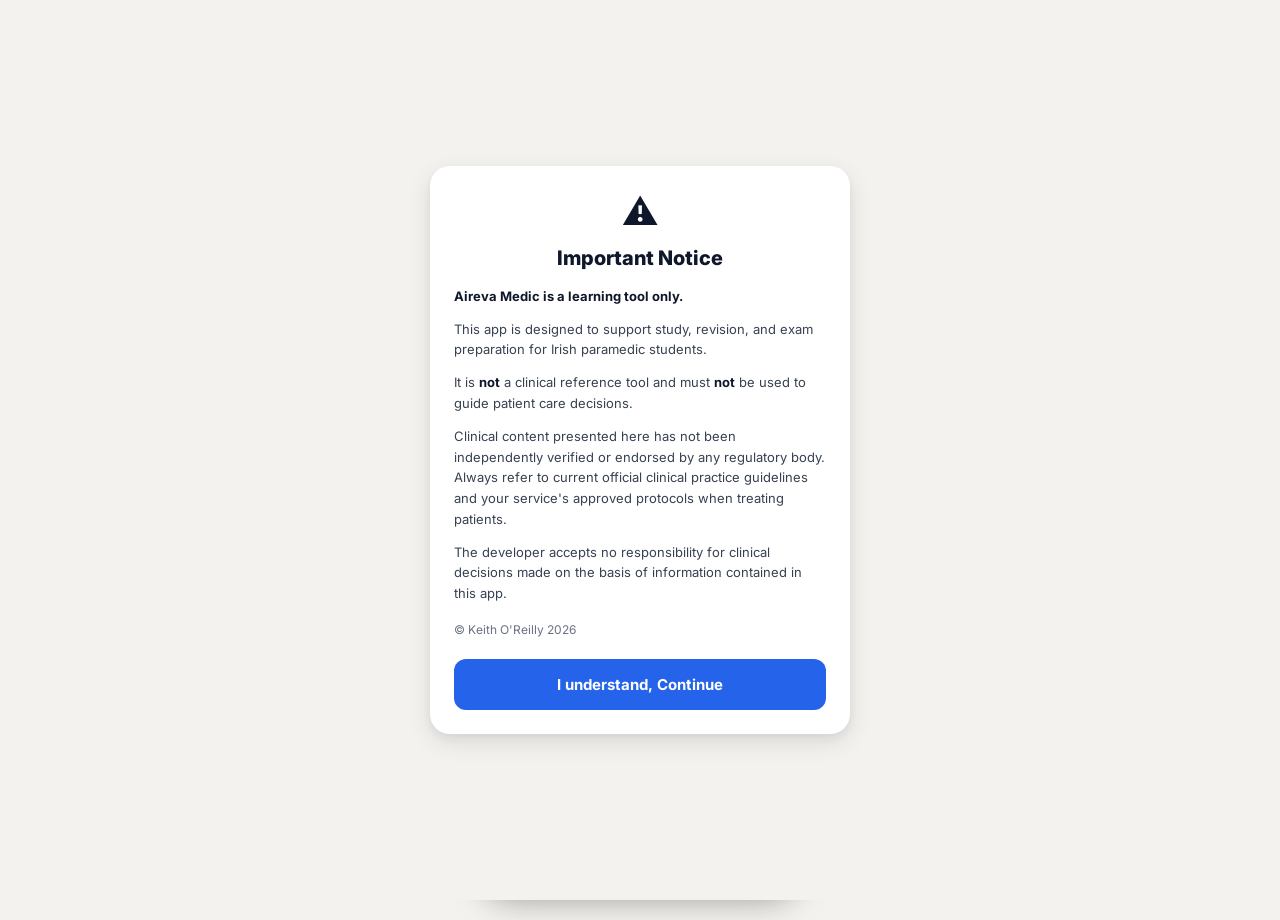
==== commit 19b7d1cb: "Add files via upload" ====
--- a/index.html
+++ b/index.html
@@ -26,7 +26,7 @@
       <p>It is <strong>not</strong> a clinical reference tool and must <strong>not</strong> be used to guide patient care decisions.</p>
       <p>Clinical content presented here has not been independently verified or endorsed by any regulatory body. Always refer to current official clinical practice guidelines and your service's approved protocols when treating patients.</p>
       <p>The developer accepts no responsibility for clinical decisions made on the basis of information contained in this app.</p>
-      <p style="font-size:12px;color:var(--text3);margin-top:4px">© Keith O'Reilly 2026. All rights reserved.</p>
+      <p style="font-size:12px;color:var(--text3);margin-top:4px">© Keith O'Reilly 2026</p>
     </div>
     <button class="modal-btn" onclick="dismissDisclaimer()">I understand, Continue</button>
   </div>
@@ -159,7 +159,7 @@
       <div class="settings-row-info">
         <div class="settings-row-icon">ℹ️</div>
         <div class="settings-row-label">Version</div>
-        <div class="settings-row-value">v1.0.0</div>
+        <div class="settings-row-value">v0.9.4</div>
       </div>
       <div class="settings-row-info" onclick="copyrightEasterEgg()" style="cursor:pointer">
         <div class="settings-row-icon">©️</div>
--- a/css/style.css
+++ b/css/style.css
@@ -1,5 +1,5 @@
 /* ═══════════════════════════════════════════════════════════════════════
-   TÚS MEDIC — Design System v0.9.0
+   AIREVA MEDIC, Design System v0.9.4
    Universal design language — consistent tokens throughout
    ═══════════════════════════════════════════════════════════════════════ */
 
@@ -1503,6 +1503,37 @@
   color:#fff; background:var(--warning); padding:3px 9px; border-radius:var(--r-pill); }
 .scen-drugs li { margin-bottom:9px; }
 
+/* ── Reveal sub-blocks (structured diagnosis/pathway/interventions) ─────────── */
+.rv-lead { font-size:14px; color:var(--text2); line-height:1.5; margin-bottom:10px; }
+.rv-block { background:var(--surf2); border-radius:var(--r8); padding:9px 11px; margin-bottom:8px; }
+.rv-block:last-child { margin-bottom:0; }
+.rv-tag { font-size:11px; font-weight:700; letter-spacing:.03em; text-transform:uppercase;
+  margin-bottom:4px; color:var(--text2); }
+.rv-body { font-size:13.5px; color:var(--text2); line-height:1.5; }
+/* Inside reveal prose the AP pill sits inline, not as a block-level margin */
+.rv-body .scen-ap-pill { margin-top:0; font-size:11px; padding:1px 7px; vertical-align:baseline; }
+/* Grade blocks — severity-coloured left edge + tag */
+.rv-grade { border-left:3px solid var(--border); }
+.rv-grade .rv-tag { }
+.rv-sev-mild { border-left-color:#16A34A; }
+.rv-sev-mild .rv-tag { color:#16A34A; }
+.rv-sev-mod  { border-left-color:var(--warning); }
+.rv-sev-mod .rv-tag { color:var(--warning); }
+.rv-sev-sev  { border-left-color:var(--error); }
+.rv-sev-sev .rv-tag { color:var(--error); }
+/* Branch blocks — decision fork, cobalt edge + tag */
+.rv-branch { border-left:3px solid var(--primary); }
+.rv-branch .rv-tag { color:var(--primary); }
+/* Note blocks — quieter aside, but still on a surface for legibility */
+.rv-note { background:var(--surf2); border-left:3px solid var(--text3); }
+.rv-note .rv-tag { color:var(--text3); }
+.rv-note .rv-body { color:var(--text2); }
+/* Step blocks — numbered sequential actions */
+.rv-step { display:flex; gap:10px; align-items:flex-start; background:transparent; padding:4px 0; }
+.rv-num { flex:0 0 22px; height:22px; border-radius:50%; background:var(--primary); color:#fff;
+  font-size:12px; font-weight:700; display:flex; align-items:center; justify-content:center; margin-top:1px; }
+.rv-step .rv-body { padding-top:2px; }
+
 /* Scenario landing page */
 .scen-intro { display:flex; flex-direction:column; gap:12px; margin:4px 0 22px; }
 .scen-intro-card { display:flex; gap:14px; align-items:flex-start; background:var(--surf);
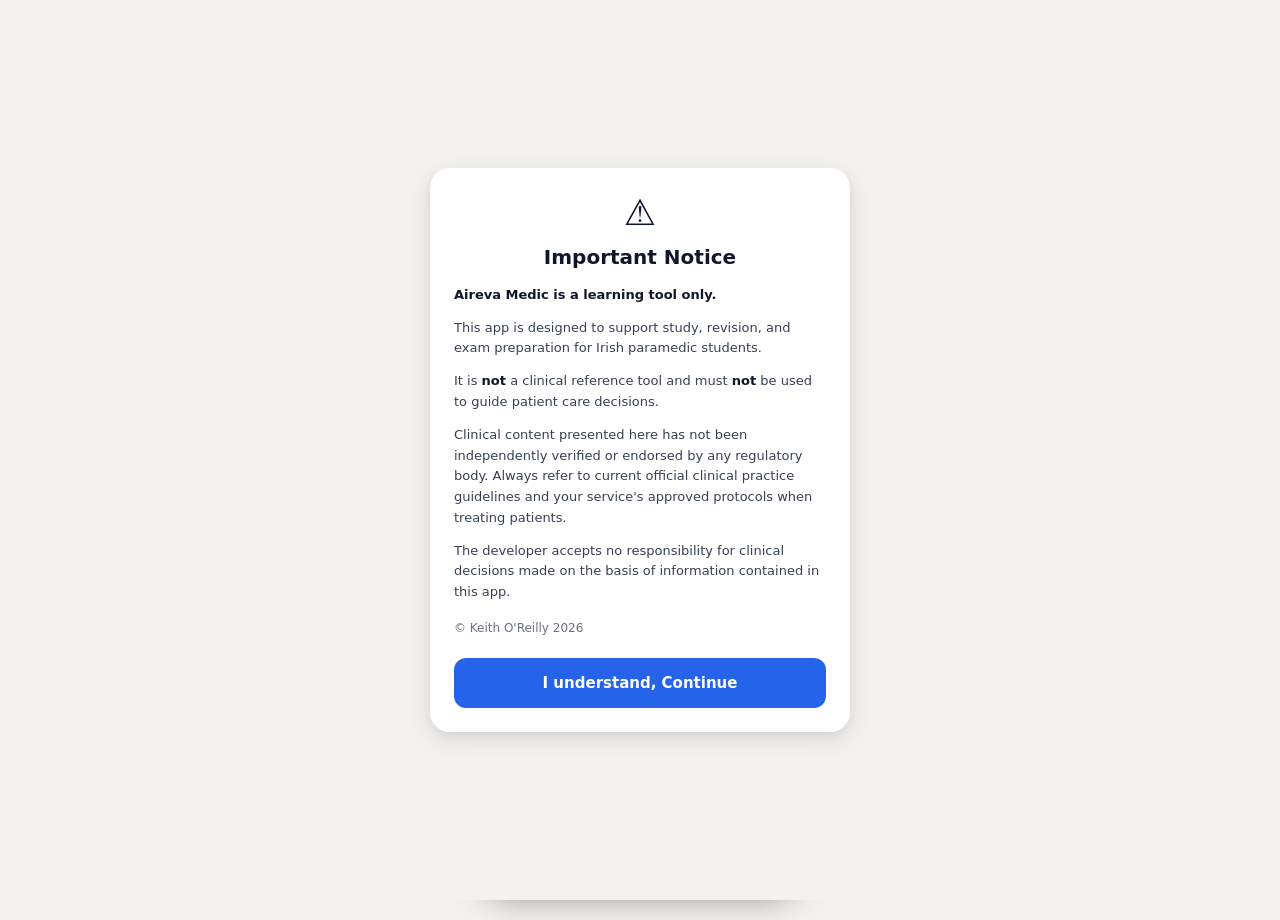
==== commit 52858f4f: "Add files via upload" ====
--- a/index.html
+++ b/index.html
@@ -2,15 +2,22 @@
 <html lang="en" data-theme="light">
 <head>
 <meta charset="UTF-8"/>
+<!-- Security hardening (GitHub Pages can't set HTTP headers, so these are meta-equivalents).
+     Pragmatic CSP: locks the app to its own origin and blocks external scripts, plugins,
+     base-tag injection and clickjacking. 'unsafe-inline' is permitted for script/style
+     because the app uses inline handlers and styles throughout; the only untrusted input
+     (user notes) is HTML-escaped at render, so there is no inline-injection vector to begin
+     with. The real value here is blocking external script loads and off-origin exfiltration. -->
+<meta http-equiv="Content-Security-Policy" content="default-src 'self'; script-src 'self' 'unsafe-inline'; style-src 'self' 'unsafe-inline'; font-src 'self'; img-src 'self' data:; connect-src 'self'; object-src 'none'; base-uri 'self'; form-action 'self'; frame-ancestors 'none'"/>
+<meta http-equiv="X-Content-Type-Options" content="nosniff"/>
+<meta name="referrer" content="no-referrer"/>
 <meta name="viewport" content="width=device-width,initial-scale=1,maximum-scale=1,user-scalable=no,viewport-fit=cover"/>
 <meta name="theme-color" content="#0F172A"/>
 <meta name="apple-mobile-web-app-capable" content="yes"/>
 <meta name="apple-mobile-web-app-status-bar-style" content="black-translucent"/>
 <meta name="apple-mobile-web-app-title" content="Aireva Medic"/>
 <link rel="manifest" href="manifest.json"/>
-<link rel="preconnect" href="https://fonts.googleapis.com"/>
-<link rel="preconnect" href="https://fonts.gstatic.com" crossorigin/>
-<link rel="stylesheet" href="https://fonts.googleapis.com/css2?family=Inter:wght@400;500;600;700;800&display=swap"/>
+<link rel="stylesheet" href="css/fonts.css"/>
 <link rel="stylesheet" href="css/style.css"/>
 <title>Aireva Medic</title>
 </head>
@@ -159,7 +166,7 @@
       <div class="settings-row-info">
         <div class="settings-row-icon">ℹ️</div>
         <div class="settings-row-label">Version</div>
-        <div class="settings-row-value">v0.9.4</div>
+        <div class="settings-row-value">v0.9.8</div>
       </div>
       <div class="settings-row-info" onclick="copyrightEasterEgg()" style="cursor:pointer">
         <div class="settings-row-icon">©️</div>
@@ -410,6 +417,7 @@
     <div class="lc-bar-wrap"><div class="lc-bar" id="lcBar" style="width:0%"></div></div>
     <div class="lc-next" id="lcNext">100 XP to next level</div>
   </div>
+  <button class="prestige-btn" id="prestigeBtn" style="display:none">Prestige</button>
   <div class="stats-grid">
     <div class="stat-card"><div class="stat-num" id="stXP">0</div><div class="stat-lbl">Total XP</div></div>
     <div class="stat-card"><div class="stat-num" id="stStreak">0</div><div class="stat-lbl">Day Streak</div></div>
--- a/css/style.css
+++ b/css/style.css
@@ -11,7 +11,7 @@
   --primary-light: #EFF6FF;   /* tinted background */
   --primary-mid:   #DBEAFE;   /* border/subtle */
 
-  --success:       #00875A;   /* deep green — correct, mastered, positive */
+  --success:       #007A50;   /* deep green — correct, mastered, positive (WCAG AA: darkened from #00875A for 4.5:1 on light) */
   --success-dark:  #006644;
   --success-light: #E3F9F0;
   --success-mid:   #B3E8D5;
@@ -20,13 +20,13 @@
   --error-light:   #FEE2E2;
   --error-mid:     #FCA5A5;
 
-  --warning:       #D97706;   /* amber — AP scope, caution */
+  --warning:       #A85708;   /* amber — AP scope, caution (WCAG AA: darkened from #D97706 for 4.5:1 on light) */
   --warning-light: #FEF3C7;
 
   /* COLOURS — Scope */
   --emt:   #059669;   /* EMT green */
   --par:   #2563EB;   /* Paramedic cobalt — same as primary */
-  --ap:    #D97706;   /* Advanced Paramedic amber */
+  --ap:    #A85708;   /* Advanced Paramedic amber (matches --warning) */
 
   /* COLOURS — Surfaces (light mode) */
   --bg:      #F4F2EE;   /* warm off-white background */
@@ -107,6 +107,13 @@
   --text3:   #64748B;
   --text4:   #475569;
   --hdr-bg:  #0A1221;
+  /* Scope colours in dark mode: amber restored to #D97706 (the light-mode darkening is
+     too dark on dark surfaces, and #D97706 already clears 4.5:1 here). Cobalt and green
+     are kept saturated because --primary/--success are used as button/badge BACKGROUNDS
+     with white text, which needs a dark-enough fill; lightening them broke that. Where
+     they appear as small text on dark they sit on tinted pill backgrounds that aid legibility. */
+  --warning: #D97706;
+  --ap:      #D97706;
   --shadow:    0 2px 8px rgba(0,0,0,.3);
   --shadow-md: 0 4px 16px rgba(0,0,0,.35);
   --shadow-lg: 0 8px 32px rgba(0,0,0,.4);
@@ -768,6 +775,15 @@
 [data-theme="dark"] .stat-num { color: var(--text); }
 .stat-lbl   { font-size: var(--text-xs); color: var(--text3); margin-top: 2px; font-weight: 600; text-transform: uppercase; letter-spacing: .4px; }
 .level-card { border-radius: var(--r12); padding: var(--sp4); margin-bottom: var(--sp4); color: #fff; animation: pgIn var(--dur-normal) var(--ease) both; box-shadow: var(--shadow-md); border: 1px solid rgba(255,255,255,.1); }
+.prestige-btn {
+  width: 100%; margin: calc(var(--sp4) * -1 + 2px) 0 var(--sp4); padding: var(--sp3) var(--sp4);
+  border: none; border-radius: var(--r12); cursor: pointer;
+  font-size: var(--text-sm); font-weight: 800; letter-spacing: .3px; color: #fff;
+  background: linear-gradient(135deg,#B45309,#F59E0B);
+  box-shadow: 0 2px 10px rgba(245,158,11,.35);
+  transition: transform var(--dur-fast) var(--ease), box-shadow var(--dur-fast) var(--ease);
+}
+.prestige-btn:active { transform: scale(.97); box-shadow: 0 1px 6px rgba(245,158,11,.3); }
 .lc-label   { font-size: var(--text-xs); font-weight: 700; text-transform: uppercase; letter-spacing: .8px; opacity: .65; margin-bottom: var(--sp1); }
 .lc-name    { font-size: var(--text-xl); font-weight: 800; margin-bottom: var(--sp2); }
 .lc-bar-wrap{ background: rgba(255,255,255,.15); border-radius: var(--r4); height: 4px; overflow: hidden; }
@@ -1340,18 +1356,21 @@
   position: fixed; bottom: 0; border-radius: 2px;
   /* launch point is the bottom corner; --dx/--dy set per piece in JS */
   animation-name: eggArc;
-  /* ease-out overall: quick launch that decelerates as it rises and fizzles */
-  animation-timing-function: ease-out;
+  /* Single smooth deceleration curve across the whole flight: fast off the
+     corner, easing as it climbs, fading out before it can stall. No mid-keyframe
+     timing-function swaps (those caused the apex pause). */
+  animation-timing-function: cubic-bezier(.18,.66,.32,1);
   animation-iteration-count: 1; animation-fill-mode: forwards;
   will-change: transform, opacity;
 }
 @keyframes eggArc {
-  /* Launch — fast off the corner, decelerating as it climbs (ease-out) */
-  0%   { transform: translate(0, 0) rotate(0); opacity: 1; animation-timing-function: cubic-bezier(.12,.7,.35,1); }
-  /* Still rising and fully visible — linear from here so there's no stall */
-  55%  { transform: translate(calc(var(--dx) * .8), calc(var(--dy) * .8)) rotate(calc(var(--rot) * .7)); opacity: 1; animation-timing-function: linear; }
-  /* Continues drifting upward at a steady pace while fading — no pause at the apex */
-  100% { transform: translate(var(--dx), calc(var(--dy) * 1.35)) rotate(var(--rot)); opacity: 0; }
+  /* Launch — full opacity, at the corner. */
+  0%   { transform: translate(0, 0) rotate(0); opacity: 1; }
+  /* Mid-flight — already most of the way out and starting to fade, so the piece
+     is never bright-but-motionless. Fade leads the movement. */
+  70%  { opacity: .55; }
+  /* Drifts on slightly past the arc while fading fully out — gone before it stalls. */
+  100% { transform: translate(var(--dx), calc(var(--dy) * 1.25)) rotate(var(--rot)); opacity: 0; }
 }
 
 /* ── STREAK FREEZE MODAL (calm announcement, no confetti) ─────────────────── */
@@ -1490,7 +1509,7 @@
 .scen-reveal-btn:active { transform:scale(.98); }
 .scen-new-btn { background:var(--primary); color:#fff; border:none; }
 .scen-new-btn:active { transform:scale(.98); }
-.scen-reveal { display:flex; flex-direction:column; gap:14px; }
+.scen-reveal { display:flex; flex-direction:column; gap:14px; scroll-margin-top: calc(var(--sbh, env(safe-area-inset-top, 0px)) + var(--hdr-h) + 12px); }
 .scen-reveal .scen-sec { border-color:var(--primary); border-width:1.5px; }
 .scen-reveal .scen-sec-title { color:var(--primary); }
 .scen-drugs { margin:0; padding-left:18px; display:flex; flex-direction:column; gap:6px; }
@@ -1499,8 +1518,13 @@
   padding:10px 12px; background:var(--surf2); border-radius:var(--r8); }
 
 /* AP-scope route pill inside scenario reveal drugs */
+/* AP-scope pill: kept amber to signal Advanced Paramedic scope, but DIMMED so it reads
+   as secondary / above-Paramedic rather than competing with the student's own scope.
+   Muted tinted fill + amber text + soft border (was solid amber with white text). */
 .scen-ap-pill { display:inline-block; margin-top:5px; font-size:12px; font-weight:600;
-  color:#fff; background:var(--warning); padding:3px 9px; border-radius:var(--r-pill); }
+  color:var(--warning); background:var(--warning-light); border:1px solid var(--warning);
+  opacity:.82; padding:3px 9px; border-radius:var(--r-pill); }
+[data-theme="dark"] .scen-ap-pill { color:#FCD34D; background:rgba(217,119,6,.18); border-color:rgba(217,119,6,.5); opacity:1; }
 .scen-drugs li { margin-bottom:9px; }
 
 /* ── Reveal sub-blocks (structured diagnosis/pathway/interventions) ─────────── */
@@ -1543,6 +1567,79 @@
 .scen-intro-txt strong { color:var(--text); font-weight:700; }
 .scen-intro-note { font-size:12px; color:var(--text3); text-align:center; margin-top:14px;
   line-height:1.5; font-style:italic; }
+.scen-intro-skip { display:flex; align-items:center; justify-content:center; gap:8px;
+  margin-top:12px; font-size:13px; color:var(--text2); cursor:pointer; user-select:none; }
+.scen-intro-skip input { width:16px; height:16px; accent-color:var(--primary); cursor:pointer; }
+
+/* ─── COHORT CHOICE BUTTONS (Adult / Paeds) ───────────────────────────────── */
+.scen-choice { display:flex; flex-direction:column; gap:12px; margin:4px 0 8px; }
+.scen-cohort-btn {
+  position:relative; display:flex; align-items:center; gap:14px; width:100%;
+  padding:16px 18px; border-radius:var(--r12); cursor:pointer; text-align:left;
+  border:1.5px solid transparent; transition:transform var(--dur-fast) var(--ease), box-shadow var(--dur-fast) var(--ease);
+}
+.scen-cohort-btn:active { transform:scale(.98); }
+.scen-cohort-ico { font-size:28px; line-height:1; flex:0 0 auto; }
+.scen-cohort-txt { display:flex; flex-direction:column; gap:2px; }
+.scen-cohort-name { font-size:var(--text-base); font-weight:800; }
+.scen-cohort-sub  { font-size:12px; opacity:.8; }
+/* Adult: solid cobalt primary */
+.scen-cohort-adult { background:var(--primary); color:#fff; box-shadow:0 2px 10px rgba(37,99,235,.3); }
+.scen-cohort-adult:active { box-shadow:0 1px 6px rgba(37,99,235,.25); }
+/* Paeds: amber accent, outline style so it reads clearly different from Adult */
+.scen-cohort-paeds { background:var(--warning-light); color:var(--warning); border-color:var(--warning); }
+/* Mega OSCE: purple accent, outline style. Reuses the shared amber "coming soon" badge
+   (.scen-cohort-soon-badge stays amber for consistency with Paeds, per design). */
+.scen-cohort-mega { background:rgba(124,58,237,.12); color:#7C3AED; border-color:#7C3AED; }
+
+/* ─── SCENARIO TIMER ───────────────────────────────────────────────────────── */
+/* Choice-screen control: toggle + slider (slider hidden until toggled on). */
+.scen-timer-ctrl { margin-top:14px; padding:12px 14px; border-radius:var(--r12);
+  background:var(--surf); border:1px solid var(--border); box-shadow:var(--shadow); }
+.scen-timer-row { display:flex; align-items:center; justify-content:space-between; cursor:pointer; user-select:none; }
+.scen-timer-label { font-size:var(--text-sm); font-weight:700; color:var(--text2); }
+.scen-timer-toggle { position:relative; width:44px; height:26px; border-radius:var(--r-pill);
+  background:var(--border); transition:background var(--dur-fast) var(--ease); flex:0 0 auto; }
+.scen-timer-toggle.on { background:var(--primary); }
+.scen-timer-knob { position:absolute; top:3px; left:3px; width:20px; height:20px; border-radius:50%;
+  background:#fff; transition:transform var(--dur-fast) var(--ease); box-shadow:0 1px 3px rgba(0,0,0,.2); }
+.scen-timer-toggle.on .scen-timer-knob { transform:translateX(18px); }
+.scen-timer-slider-wrap { display:flex; align-items:center; gap:12px; margin-top:12px; }
+.scen-timer-slider { flex:1; accent-color:var(--primary); cursor:pointer; }
+.scen-timer-val { font-size:var(--text-sm); font-weight:700; color:var(--text); min-width:48px; text-align:right; }
+/* Runner countdown bar — solid fill for clear contrast against the page background. */
+.scen-timer-bar { display:flex; align-items:center; justify-content:space-between; gap:10px;
+  margin:0 0 12px; padding:9px 12px 9px 14px; border-radius:var(--r12);
+  background:var(--hdr-bg); color:#fff; font-weight:800; font-size:var(--text-base);
+  font-variant-numeric:tabular-nums; box-shadow:0 1px 6px rgba(15,23,42,.3);
+  transition:background var(--dur-fast) var(--ease), box-shadow var(--dur-fast) var(--ease); }
+.scen-timer-bar.warn { background:var(--warning); color:#fff; box-shadow:0 1px 6px rgba(217,119,6,.3); }
+.scen-timer-bar.done { background:var(--danger, #DC2626); color:#fff; box-shadow:0 1px 6px rgba(220,38,38,.3); }
+.scen-timer-clock { flex:0 0 auto; }
+.scen-timer-ctrls { display:flex; align-items:center; gap:6px; flex:0 0 auto; }
+/* Control buttons sit on the coloured bar: translucent white, high-contrast text. */
+.scen-timer-btn { font-family:var(--font); font-size:var(--text-sm); font-weight:700;
+  padding:5px 12px; border-radius:var(--r-pill); border:1px solid rgba(255,255,255,.55);
+  background:rgba(255,255,255,.18); color:#fff; cursor:pointer; -webkit-tap-highlight-color:transparent;
+  transition:background var(--dur-fast) var(--ease), opacity var(--dur-fast) var(--ease); }
+.scen-timer-btn:active { background:rgba(255,255,255,.34); }
+.scen-timer-btn.start { background:var(--success); color:#fff; border-color:var(--success); font-weight:800; }
+.scen-timer-btn.start:active { background:var(--success); opacity:.85; }
+.scen-timer-btn.pause { background:var(--warning); color:#fff; border-color:var(--warning); }
+.scen-timer-btn.pause:active { background:var(--warning); opacity:.85; }
+/* Reset keeps the translucent default so it reads as the low-emphasis action. */
+.scen-timer-bar.warn .scen-timer-btn.start { background:var(--success); color:#fff; }
+/* On the amber warn / red done bar, Pause flips to solid white so it stays legible. */
+.scen-timer-bar.warn .scen-timer-btn.pause,
+.scen-timer-bar.done .scen-timer-btn.pause { background:#fff; color:var(--text); border-color:#fff; }
+.scen-timer-btn:disabled { opacity:.45; cursor:default; }
+/* Coming-soon state: greyed and non-interactive, amber "coming soon" badge */
+.scen-cohort-soon { opacity:.55; cursor:default; }
+.scen-cohort-soon:active { transform:none; }
+.scen-cohort-soon-badge {
+  position:absolute; top:10px; right:12px; background:var(--warning); color:#fff;
+  font-size:10px; font-weight:700; padding:2px 8px; border-radius:var(--r-pill);
+}
 
 /* ─── SCENARIO HERO CARD (top of Practice tab) ─────────────────────────────── */
 .scenario-hero {
@@ -1588,3 +1685,28 @@
   50% { transform:scale(1.1); opacity:1; }
 }
 .scen-gen-text { font-size:14px; color:var(--text2); font-weight:600; }
+
+/* ─── Patch notes accordion ─────────────────────────────────────────────── */
+.patch-item { border-bottom: 1px solid var(--border); }
+.patch-item:last-child { border-bottom: none; }
+.patch-head {
+  width: 100%; display: flex; align-items: center; justify-content: space-between;
+  background: none; border: none; cursor: pointer;
+  padding: var(--sp3) 0; font: inherit; color: var(--text);
+  text-align: left;
+}
+.patch-head:active { opacity: .6; }
+.patch-ver { font-size: var(--text-base); font-weight: 700; color: var(--primary); }
+.patch-chevron {
+  font-size: 18px; color: var(--text2); line-height: 1;
+  transition: transform .2s ease; transform: rotate(0deg);
+}
+.patch-item.open .patch-chevron { transform: rotate(180deg); }
+.patch-notes {
+  display: none;
+  padding: 0 0 var(--sp3) 0;
+  font-size: 14px; color: var(--text2); line-height: 1.55;
+}
+.patch-item.open .patch-notes { display: block; }
+.patch-notes p { margin: 0; }
+
